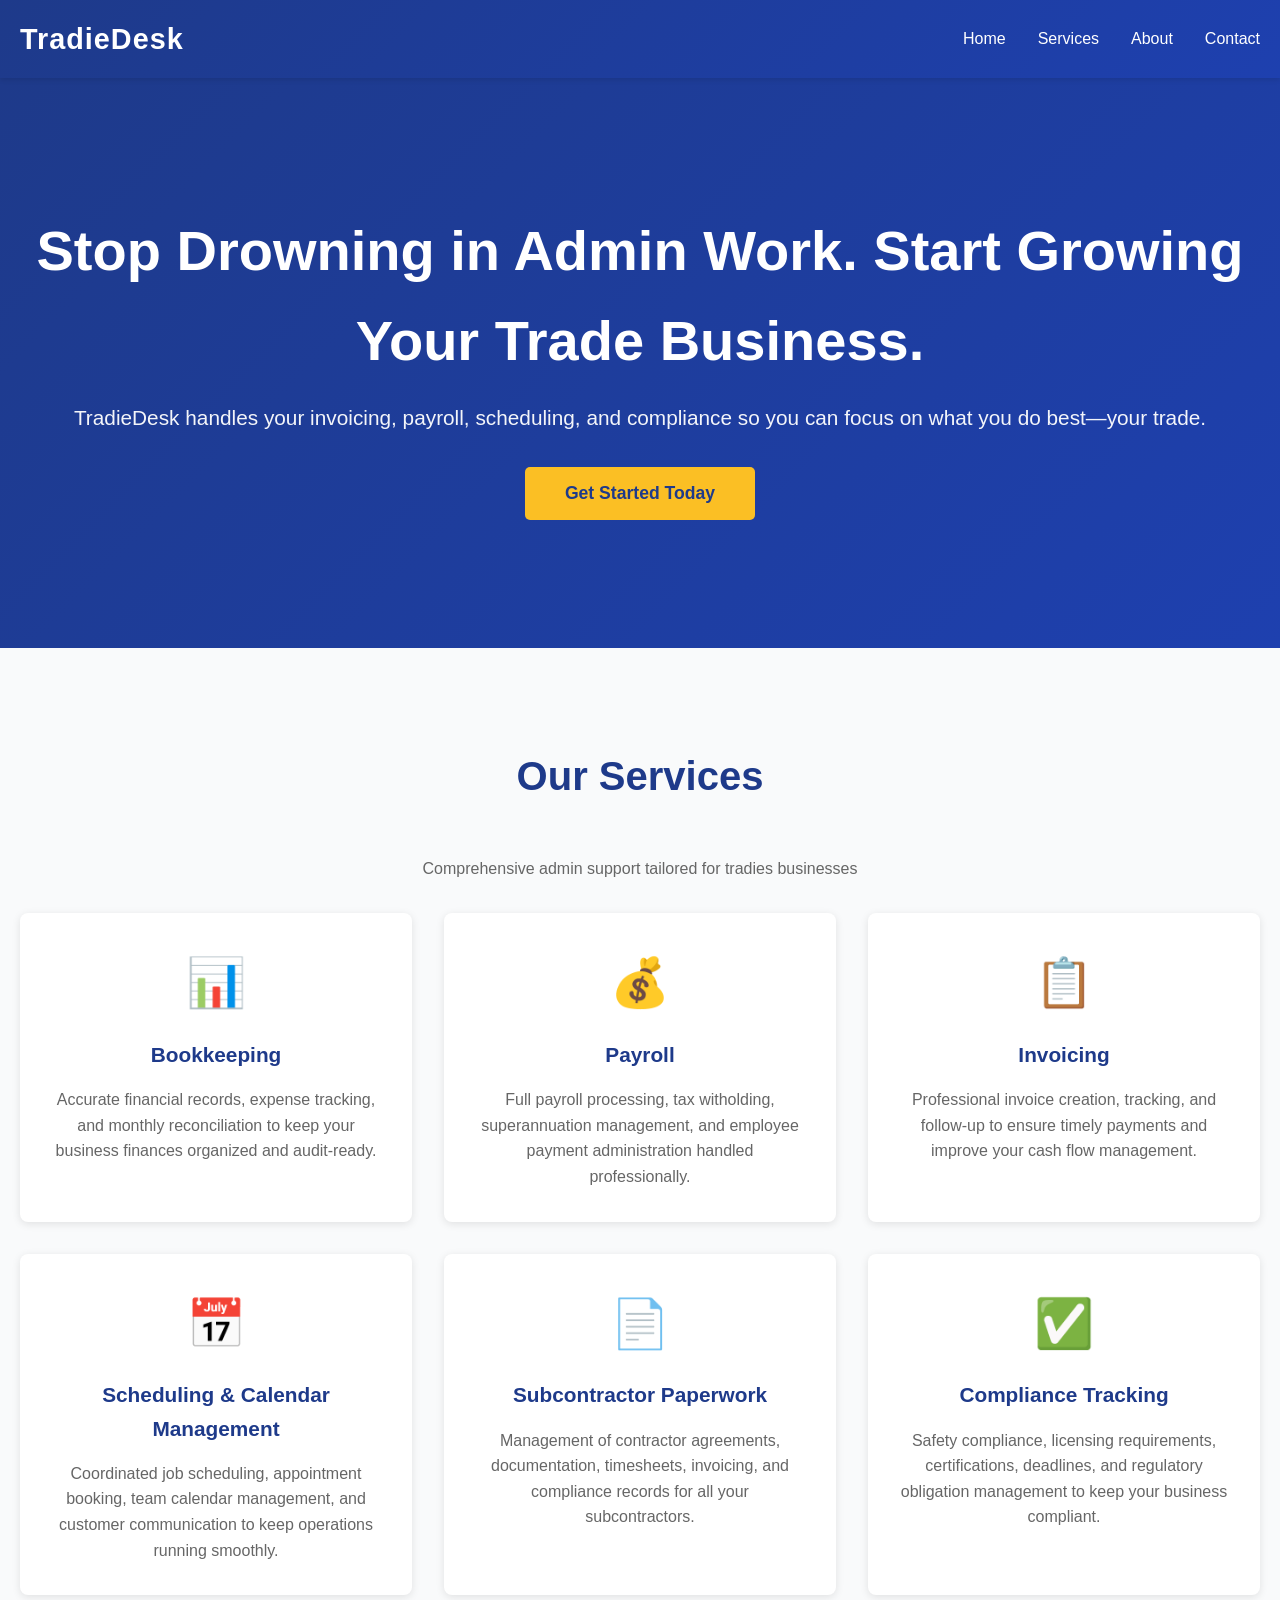
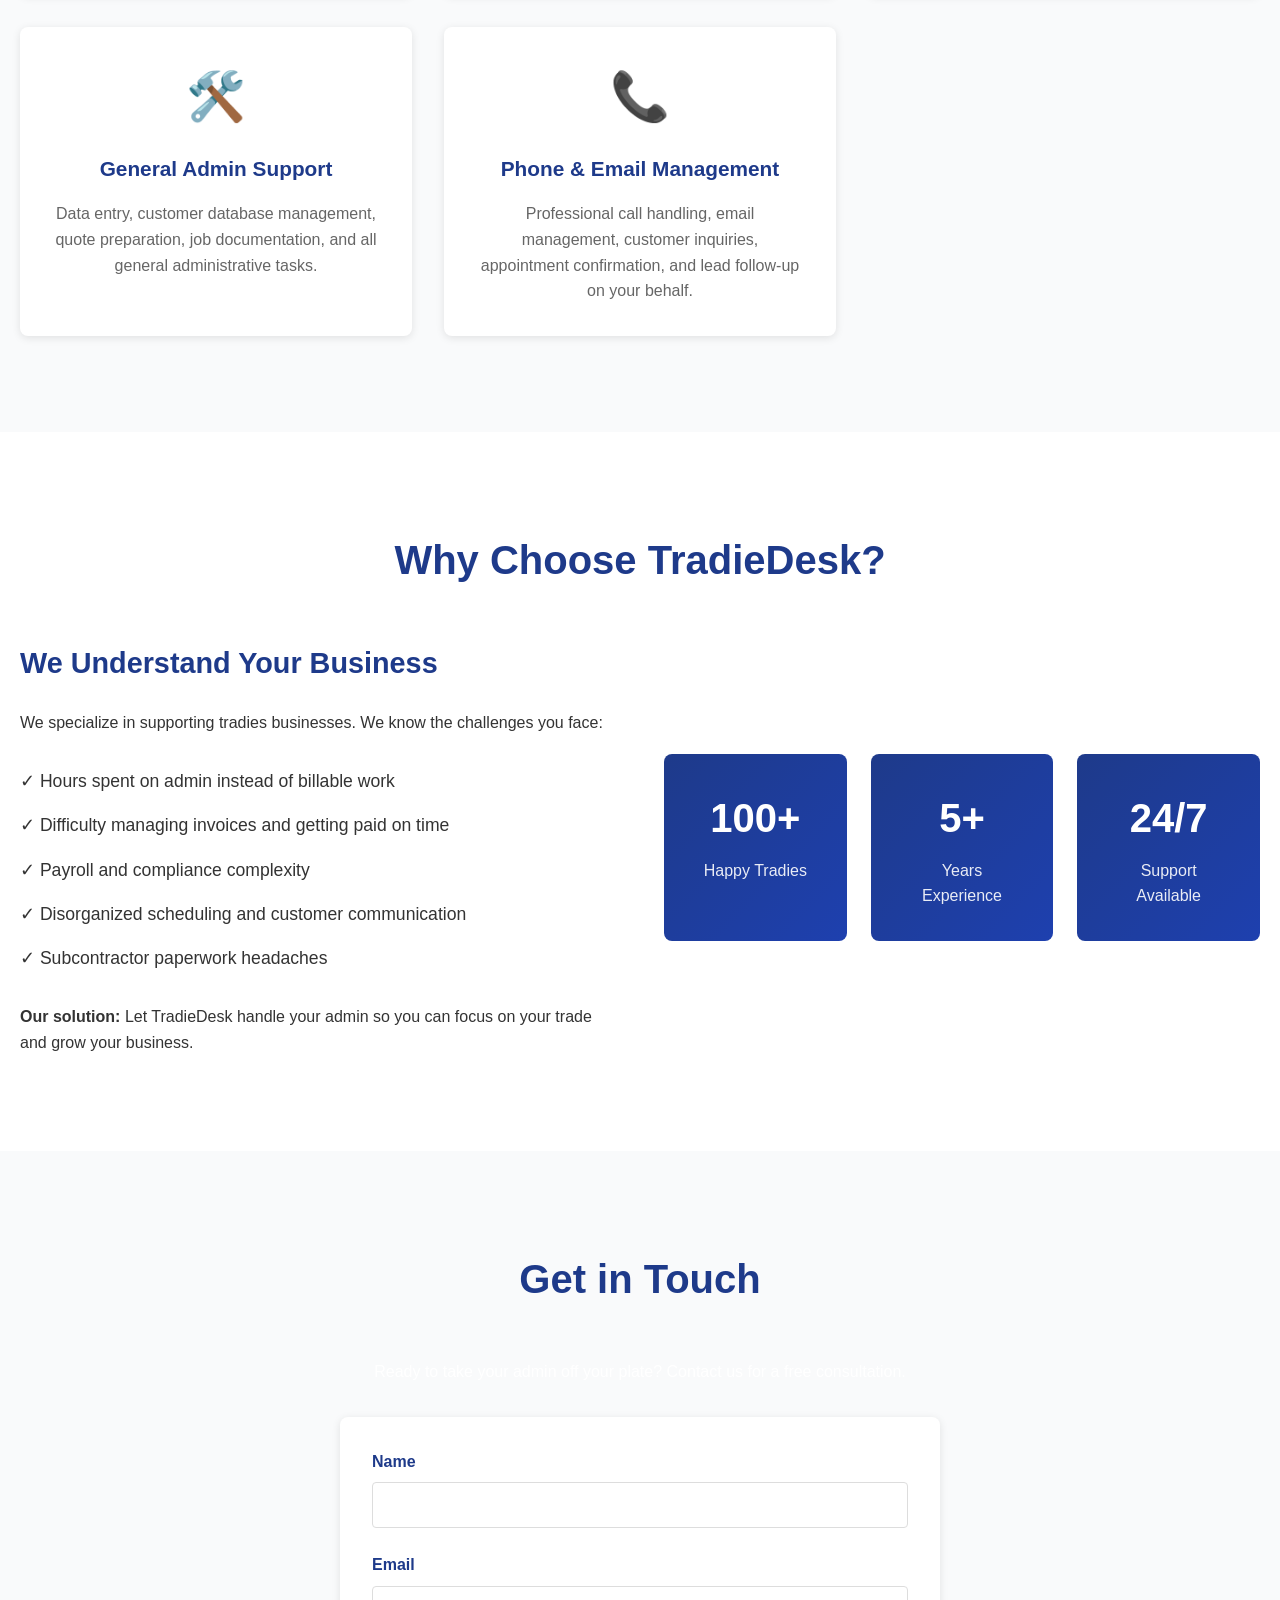
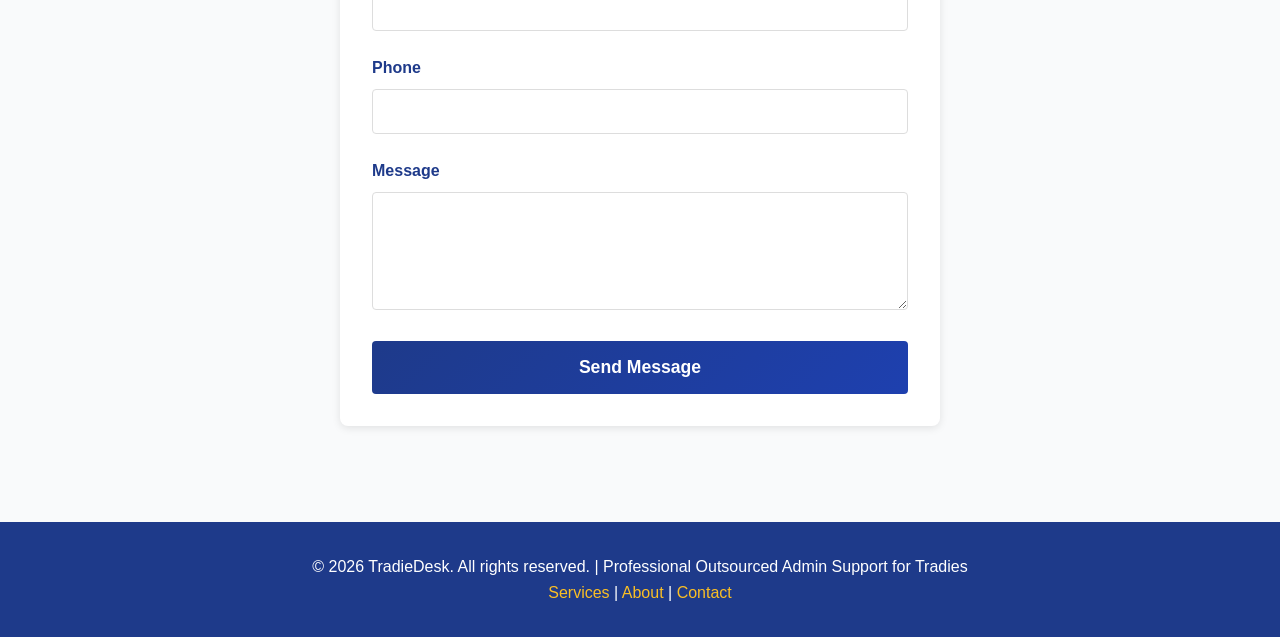
==== index.html @ 3af37168 "Update homepage with TradieDesk branding and new service offerings" ====
<!DOCTYPE html>
<html lang="en">
<head>
    <meta charset="UTF-8">
    <meta name="viewport" content="width=device-width, initial-scale=1.0">
    <title>TradieDesk - Professional Outsourced Admin Support for Tradies</title>
    <link rel="stylesheet" href="css/styles.css">
    <link rel="stylesheet" href="css/responsive.css">
    <link rel="stylesheet" href="css/animations.css">
    <link rel="manifest" href="manifest.json">
</head>
<body>
    <!-- Navigation -->
    <nav class="navbar">
        <div class="container">
            <div class="logo">TradieDesk</div>
            <ul class="nav-links">
                <li><a href="#home">Home</a></li>
                <li><a href="#services">Services</a></li>
                <li><a href="pages/about.html">About</a></li>
                <li><a href="pages/contact.html">Contact</a></li>
            </ul>
        </div>
    </nav>

    <!-- Hero Section -->
    <section id="home" class="hero">
        <div class="container">
            <div class="hero-content">
                <h1>Stop Drowning in Admin Work. Start Growing Your Trade Business.</h1>
                <p>TradieDesk handles your invoicing, payroll, scheduling, and compliance so you can focus on what you do best—your trade.</p>
                <button class="cta-button" onclick="document.getElementById('contact').scrollIntoView({behavior: 'smooth'})">Get Started Today</button>
            </div>
        </div>
    </section>

    <!-- Services Section -->
    <section id="services" class="services">
        <div class="container">
            <h2>Our Services</h2>
            <p style="text-align: center; color: #666; margin-bottom: 2rem; font-size: 1rem;">
                Comprehensive admin support tailored for tradies businesses
            </p>
            <div class="services-grid">
                <div class="service-card">
                    <div class="service-icon">📊</div>
                    <h3>Bookkeeping</h3>
                    <p>Accurate financial records, expense tracking, and monthly reconciliation to keep your business finances organized and audit-ready.</p>
                </div>
                <div class="service-card">
                    <div class="service-icon">💰</div>
                    <h3>Payroll</h3>
                    <p>Full payroll processing, tax witholding, superannuation management, and employee payment administration handled professionally.</p>
                </div>
                <div class="service-card">
                    <div class="service-icon">📋</div>
                    <h3>Invoicing</h3>
                    <p>Professional invoice creation, tracking, and follow-up to ensure timely payments and improve your cash flow management.</p>
                </div>
                <div class="service-card">
                    <div class="service-icon">📅</div>
                    <h3>Scheduling & Calendar Management</h3>
                    <p>Coordinated job scheduling, appointment booking, team calendar management, and customer communication to keep operations running smoothly.</p>
                </div>
                <div class="service-card">
                    <div class="service-icon">📄</div>
                    <h3>Subcontractor Paperwork</h3>
                    <p>Management of contractor agreements, documentation, timesheets, invoicing, and compliance records for all your subcontractors.</p>
                </div>
                <div class="service-card">
                    <div class="service-icon">✅</div>
                    <h3>Compliance Tracking</h3>
                    <p>Safety compliance, licensing requirements, certifications, deadlines, and regulatory obligation management to keep your business compliant.</p>
                </div>
                <div class="service-card">
                    <div class="service-icon">🛠️</div>
                    <h3>General Admin Support</h3>
                    <p>Data entry, customer database management, quote preparation, job documentation, and all general administrative tasks.</p>
                </div>
                <div class="service-card">
                    <div class="service-icon">📞</div>
                    <h3>Phone & Email Management</h3>
                    <p>Professional call handling, email management, customer inquiries, appointment confirmation, and lead follow-up on your behalf.</p>
                </div>
            </div>
        </div>
    </section>

    <!-- About Section -->
    <section id="about" class="about">
        <div class="container">
            <h2>Why Choose TradieDesk?</h2>
            <div class="about-content">
                <div class="about-text">
                    <h3>We Understand Your Business</h3>
                    <p>We specialize in supporting tradies businesses. We know the challenges you face:</p>
                    <ul>
                        <li>✓ Hours spent on admin instead of billable work</li>
                        <li>✓ Difficulty managing invoices and getting paid on time</li>
                        <li>✓ Payroll and compliance complexity</li>
                        <li>✓ Disorganized scheduling and customer communication</li>
                        <li>✓ Subcontractor paperwork headaches</li>
                    </ul>
                    <p><strong>Our solution:</strong> Let TradieDesk handle your admin so you can focus on your trade and grow your business.</p>
                </div>
                <div class="about-stats">
                    <div class="stat">
                        <h4>100+</h4>
                        <p>Happy Tradies</p>
                    </div>
                    <div class="stat">
                        <h4>5+</h4>
                        <p>Years Experience</p>
                    </div>
                    <div class="stat">
                        <h4>24/7</h4>
                        <p>Support Available</p>
                    </div>
                </div>
            </div>
        </div>
    </section>

    <!-- Contact Section -->
    <section id="contact" class="contact">
        <div class="container">
            <h2>Get in Touch</h2>
            <p style="text-align: center; color: white; margin-bottom: 2rem;">
                Ready to take your admin off your plate? Contact us for a free consultation.
            </p>
            <form class="contact-form" onsubmit="handleSubmit(event)">
                <div class="form-group">
                    <label for="name">Name</label>
                    <input type="text" id="name" name="name" required>
                </div>
                <div class="form-group">
                    <label for="email">Email</label>
                    <input type="email" id="email" name="email" required>
                </div>
                <div class="form-group">
                    <label for="phone">Phone</label>
                    <input type="tel" id="phone" name="phone">
                </div>
                <div class="form-group">
                    <label for="message">Message</label>
                    <textarea id="message" name="message" rows="5" required></textarea>
                </div>
                <button type="submit" class="submit-button">Send Message</button>
            </form>
            <div id="form-message" class="form-message"></div>
        </div>
    </section>

    <!-- Footer -->
    <footer class="footer">
        <div class="container">
            <p>&copy; 2026 TradieDesk. All rights reserved. | Professional Outsourced Admin Support for Tradies</p>
            <div class="footer-links">
                <a href="pages/services.html">Services</a> | 
                <a href="pages/about.html">About</a> | 
                <a href="pages/contact.html">Contact</a>
            </div>
        </div>
    </footer>

    <script src="js/script.js"></script>
</body>
</html>
---- css/styles.css ----
* {
    margin: 0;
    padding: 0;
    box-sizing: border-box;
}

body {
    font-family: 'Segoe UI', Tahoma, Geneva, Verdana, sans-serif;
    line-height: 1.6;
    color: #333;
}

.container {
    max-width: 1200px;
    margin: 0 auto;
    padding: 0 20px;
}

/* Navigation */
.navbar {
    background: linear-gradient(135deg, #1e3a8a 0%, #1e40af 100%);
    color: white;
    padding: 1rem 0;
    position: sticky;
    top: 0;
    z-index: 100;
    box-shadow: 0 2px 5px rgba(0, 0, 0, 0.1);
}

.navbar .container {
    display: flex;
    justify-content: space-between;
    align-items: center;
}

.logo {
    font-size: 1.8rem;
    font-weight: bold;
    letter-spacing: 1px;
}

.nav-links {
    display: flex;
    list-style: none;
    gap: 2rem;
}

.nav-links a {
    color: white;
    text-decoration: none;
    transition: opacity 0.3s;
}

.nav-links a:hover {
    opacity: 0.8;
}

/* Hero Section */
.hero {
    background: linear-gradient(135deg, #1e3a8a 0%, #1e40af 100%);
    color: white;
    padding: 8rem 0;
    text-align: center;
}

.hero-content h1 {
    font-size: 3rem;
    margin-bottom: 1rem;
    font-weight: 700;
}

.hero-content p {
    font-size: 1.3rem;
    margin-bottom: 2rem;
    opacity: 0.95;
}

.cta-button {
    background: #fbbf24;
    color: #1e3a8a;
    border: none;
    padding: 1rem 2.5rem;
    font-size: 1.1rem;
    border-radius: 5px;
    cursor: pointer;
    font-weight: 600;
    transition: transform 0.3s, box-shadow 0.3s;
}

.cta-button:hover {
    transform: translateY(-2px);
    box-shadow: 0 10px 20px rgba(251, 191, 36, 0.3);
}

/* Services Section */
.services {
    padding: 6rem 0;
    background: #f9fafb;
}

.services h2 {
    text-align: center;
    font-size: 2.5rem;
    margin-bottom: 3rem;
    color: #1e3a8a;
}

.services-grid {
    display: grid;
    grid-template-columns: repeat(auto-fit, minmax(300px, 1fr));
    gap: 2rem;
}

.service-card {
    background: white;
    padding: 2rem;
    border-radius: 8px;
    box-shadow: 0 2px 8px rgba(0, 0, 0, 0.1);
    text-align: center;
    transition: transform 0.3s, box-shadow 0.3s;
}

.service-card:hover {
    transform: translateY(-5px);
    box-shadow: 0 8px 16px rgba(0, 0, 0, 0.15);
}

.service-icon {
    font-size: 3rem;
    margin-bottom: 1rem;
}

.service-card h3 {
    color: #1e3a8a;
    margin-bottom: 1rem;
    font-size: 1.3rem;
}

.service-card p {
    color: #666;
    line-height: 1.6;
}

/* About Section */
.about {
    padding: 6rem 0;
}

.about h2 {
    text-align: center;
    font-size: 2.5rem;
    margin-bottom: 3rem;
    color: #1e3a8a;
}

.about-content {
    display: grid;
    grid-template-columns: 1fr 1fr;
    gap: 3rem;
    align-items: center;
}

.about-text h3 {
    color: #1e3a8a;
    font-size: 1.8rem;
    margin-bottom: 1.5rem;
}

.about-text ul {
    list-style: none;
    margin: 1.5rem 0;
}

.about-text li {
    padding: 0.5rem 0;
    font-size: 1.1rem;
    color: #333;
}

.about-stats {
    display: grid;
    grid-template-columns: repeat(3, 1fr);
    gap: 1.5rem;
}

.stat {
    background: linear-gradient(135deg, #1e3a8a 0%, #1e40af 100%);
    color: white;
    padding: 2rem;
    border-radius: 8px;
    text-align: center;
}

.stat h4 {
    font-size: 2.5rem;
    margin-bottom: 0.5rem;
}

.stat p {
    font-size: 1rem;
    opacity: 0.9;
}

/* Contact Section */
.contact {
    padding: 6rem 0;
    background: #f9fafb;
}

.contact h2 {
    text-align: center;
    font-size: 2.5rem;
    margin-bottom: 3rem;
    color: #1e3a8a;
}

.contact-form {
    max-width: 600px;
    margin: 0 auto;
    background: white;
    padding: 2rem;
    border-radius: 8px;
    box-shadow: 0 2px 8px rgba(0, 0, 0, 0.1);
}

.form-group {
    margin-bottom: 1.5rem;
}

.form-group label {
    display: block;
    margin-bottom: 0.5rem;
    color: #1e3a8a;
    font-weight: 600;
}

.form-group input,
.form-group textarea {
    width: 100%;
    padding: 0.8rem;
    border: 1px solid #ddd;
    border-radius: 4px;
    font-family: inherit;
    font-size: 1rem;
    transition: border-color 0.3s;
}

.form-group input:focus,
.form-group textarea:focus {
    outline: none;
    border-color: #1e3a8a;
    box-shadow: 0 0 5px rgba(30, 58, 138, 0.2);
}

.submit-button {
    width: 100%;
    background: linear-gradient(135deg, #1e3a8a 0%, #1e40af 100%);
    color: white;
    border: none;
    padding: 1rem;
    border-radius: 4px;
    font-size: 1.1rem;
    font-weight: 600;
    cursor: pointer;
    transition: transform 0.3s, box-shadow 0.3s;
}

.submit-button:hover {
    transform: translateY(-2px);
    box-shadow: 0 10px 20px rgba(30, 58, 138, 0.3);
}

.form-message {
    text-align: center;
    margin-top: 1rem;
    padding: 1rem;
    border-radius: 4px;
    font-weight: 600;
    display: none;
}

.form-message.success {
    background: #d1fae5;
    color: #065f46;
    display: block;
}

.form-message.error {
    background: #fee2e2;
    color: #991b1b;
    display: block;
}

/* Footer */
.footer {
    background: #1e3a8a;
    color: white;
    text-align: center;
    padding: 2rem 0;
}

.footer a {
    color: #fbbf24;
    text-decoration: none;
}

.footer a:hover {
    text-decoration: underline;
}

/* Responsive Design */
@media (max-width: 768px) {
    .nav-links {
        gap: 1rem;
        font-size: 0.9rem;
    }

    .hero-content h1 {
        font-size: 2rem;
    }

    .hero-content p {
        font-size: 1rem;
    }

    .services h2,
    .about h2,
    .contact h2 {
        font-size: 2rem;
    }

    .about-content {
        grid-template-columns: 1fr;
    }

    .about-stats {
        grid-template-columns: 1fr;
    }

    .hero {
        padding: 4rem 0;
    }

    .services,
    .about,
    .contact {
        padding: 4rem 0;
    }
}
---- css/responsive.css ----
/* Responsive Design Breakpoints */

/* Tablets */
@media (max-width: 768px) {
    .navbar .container {
        flex-direction: column;
        gap: 1rem;
    }

    .nav-links {
        gap: 1rem;
        font-size: 0.9rem;
    }

    .hero-content h1 {
        font-size: 2rem;
    }

    .hero-content p {
        font-size: 1rem;
    }

    .services h2,
    .about h2,
    .contact h2 {
        font-size: 2rem;
    }

    .about-content {
        grid-template-columns: 1fr;
    }

    .about-stats {
        grid-template-columns: 1fr;
    }

    .hero {
        padding: 4rem 0;
    }

    .services,
    .about,
    .contact {
        padding: 4rem 0;
    }

    .services-grid {
        grid-template-columns: 1fr;
    }

    .contact-form {
        padding: 1.5rem;
    }
}

/* Mobile Devices */
@media (max-width: 480px) {
    body {
        font-size: 14px;
    }

    .container {
        padding: 0 15px;
    }

    .navbar {
        padding: 0.5rem 0;
    }

    .logo {
        font-size: 1.3rem;
    }

    .nav-links {
        flex-wrap: wrap;
        gap: 0.5rem;
    }

    .nav-links a {
        font-size: 0.8rem;
    }

    .hero {
        padding: 3rem 0;
    }

    .hero-content h1 {
        font-size: 1.5rem;
        margin-bottom: 0.5rem;
    }

    .hero-content p {
        font-size: 0.9rem;
        margin-bottom: 1rem;
    }

    .cta-button {
        padding: 0.75rem 1.5rem;
        font-size: 0.9rem;
    }

    .services h2,
    .about h2,
    .contact h2 {
        font-size: 1.5rem;
    }

    .service-card {
        padding: 1.5rem;
    }

    .service-icon {
        font-size: 2.5rem;
    }

    .service-card h3 {
        font-size: 1.1rem;
    }

    .about-text h3 {
        font-size: 1.3rem;
    }

    .stat h4 {
        font-size: 2rem;
    }

    .stat p {
        font-size: 0.9rem;
    }

    .footer-links {
        flex-direction: column;
        gap: 0.5rem;
    }

    .form-group input,
    .form-group textarea {
        padding: 0.6rem;
        font-size: 0.9rem;
    }
}

/* Large Screens */
@media (min-width: 1200px) {
    .container {
        max-width: 1400px;
    }

    .hero-content h1 {
        font-size: 3.5rem;
    }

    .services-grid {
        grid-template-columns: repeat(3, 1fr);
    }
}
---- css/animations.css ----
/* Animations and Transitions */

@keyframes fadeIn {
    from {
        opacity: 0;
    }
    to {
        opacity: 1;
    }
}

@keyframes slideInDown {
    from {
        opacity: 0;
        transform: translateY(-20px);
    }
    to {
        opacity: 1;
        transform: translateY(0);
    }
}

@keyframes slideInUp {
    from {
        opacity: 0;
        transform: translateY(20px);
    }
    to {
        opacity: 1;
        transform: translateY(0);
    }
}

@keyframes slideInLeft {
    from {
        opacity: 0;
        transform: translateX(-20px);
    }
    to {
        opacity: 1;
        transform: translateX(0);
    }
}

@keyframes slideInRight {
    from {
        opacity: 0;
        transform: translateX(20px);
    }
    to {
        opacity: 1;
        transform: translateX(0);
    }
}

@keyframes pulse {
    0%, 100% {
        opacity: 1;
    }
    50% {
        opacity: 0.5;
    }
}

@keyframes bounce {
    0%, 100% {
        transform: translateY(0);
    }
    50% {
        transform: translateY(-10px);
    }
}

/* Apply animations */
.navbar {
    animation: slideInDown 0.5s ease-out;
}

.hero-content {
    animation: fadeIn 0.8s ease-out;
}

.service-card {
    animation: slideInUp 0.6s ease-out;
}

.stat {
    animation: slideInUp 0.6s ease-out;
}

.footer {
    animation: slideInUp 0.5s ease-out;
}

/* Smooth transitions */
a,
button,
.service-card,
.stat {
    transition: all 0.3s ease;
}

button:active {
    transform: scale(0.98);
}
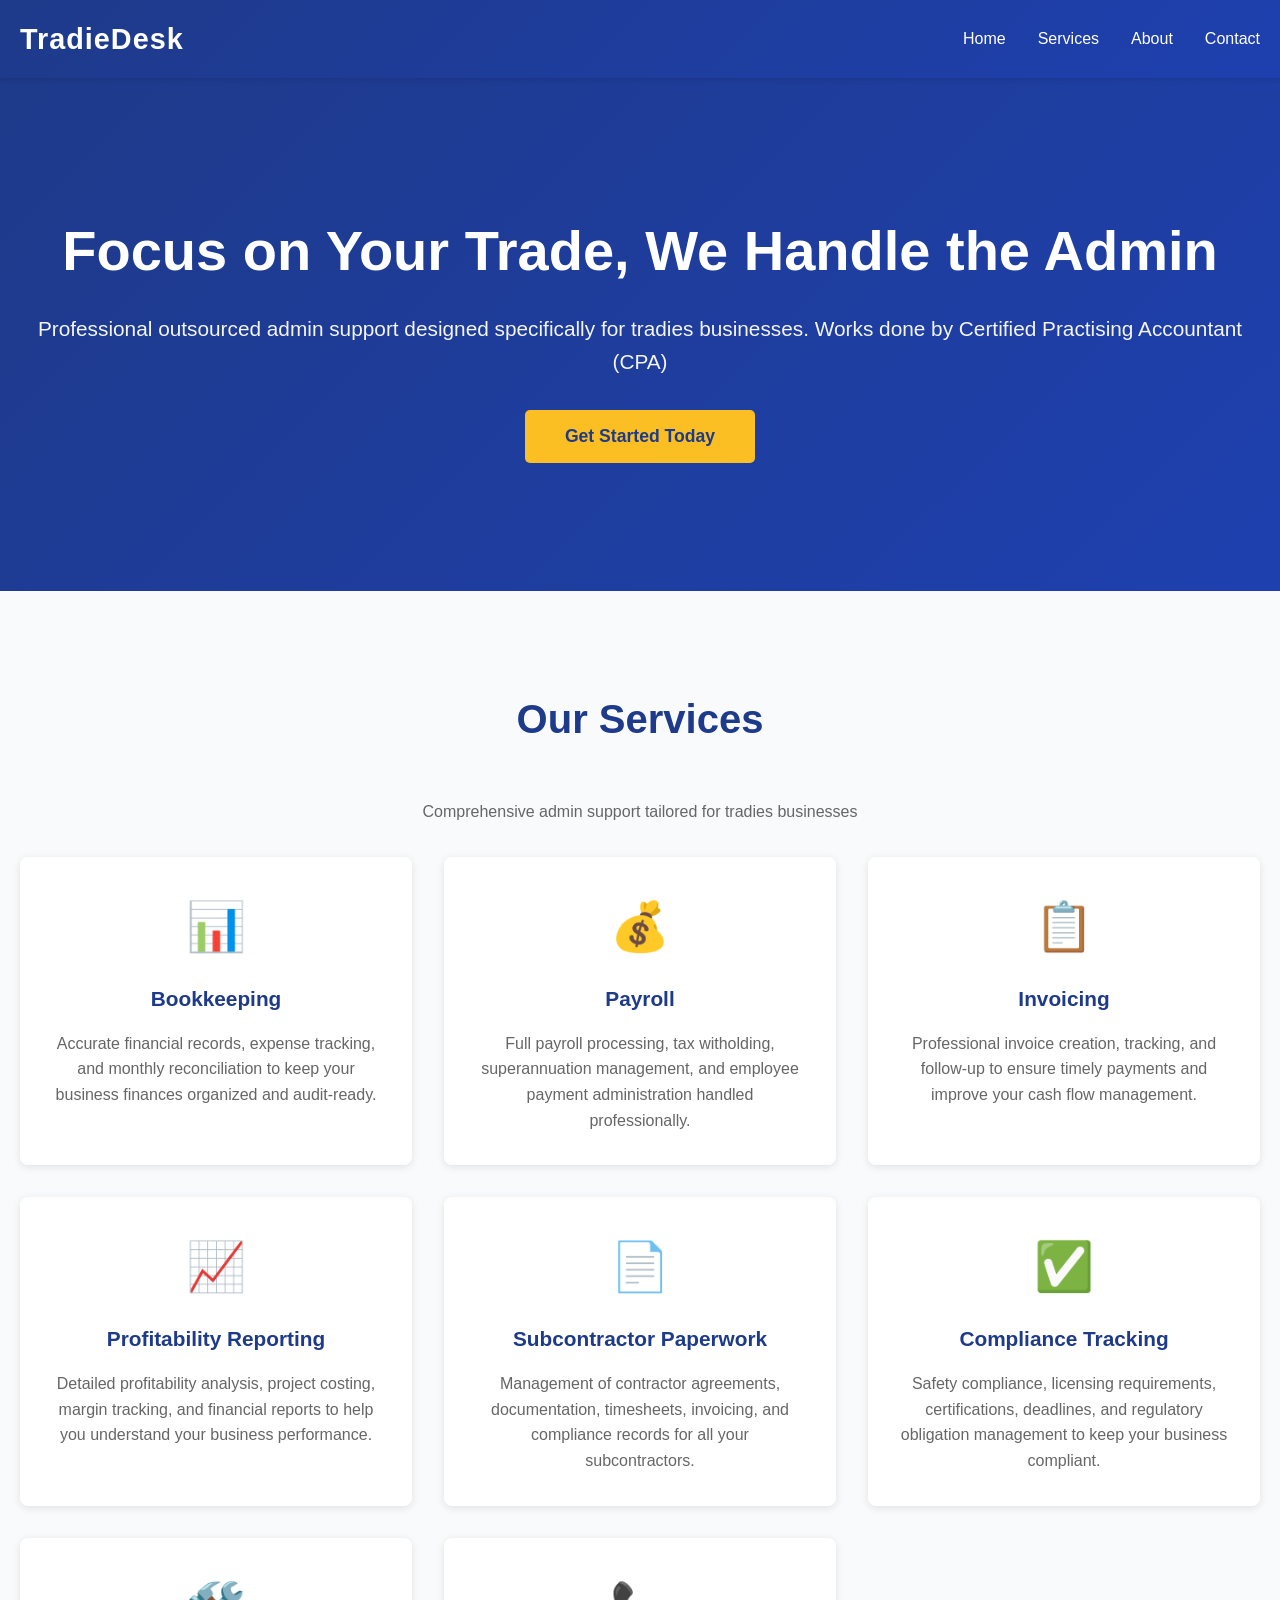
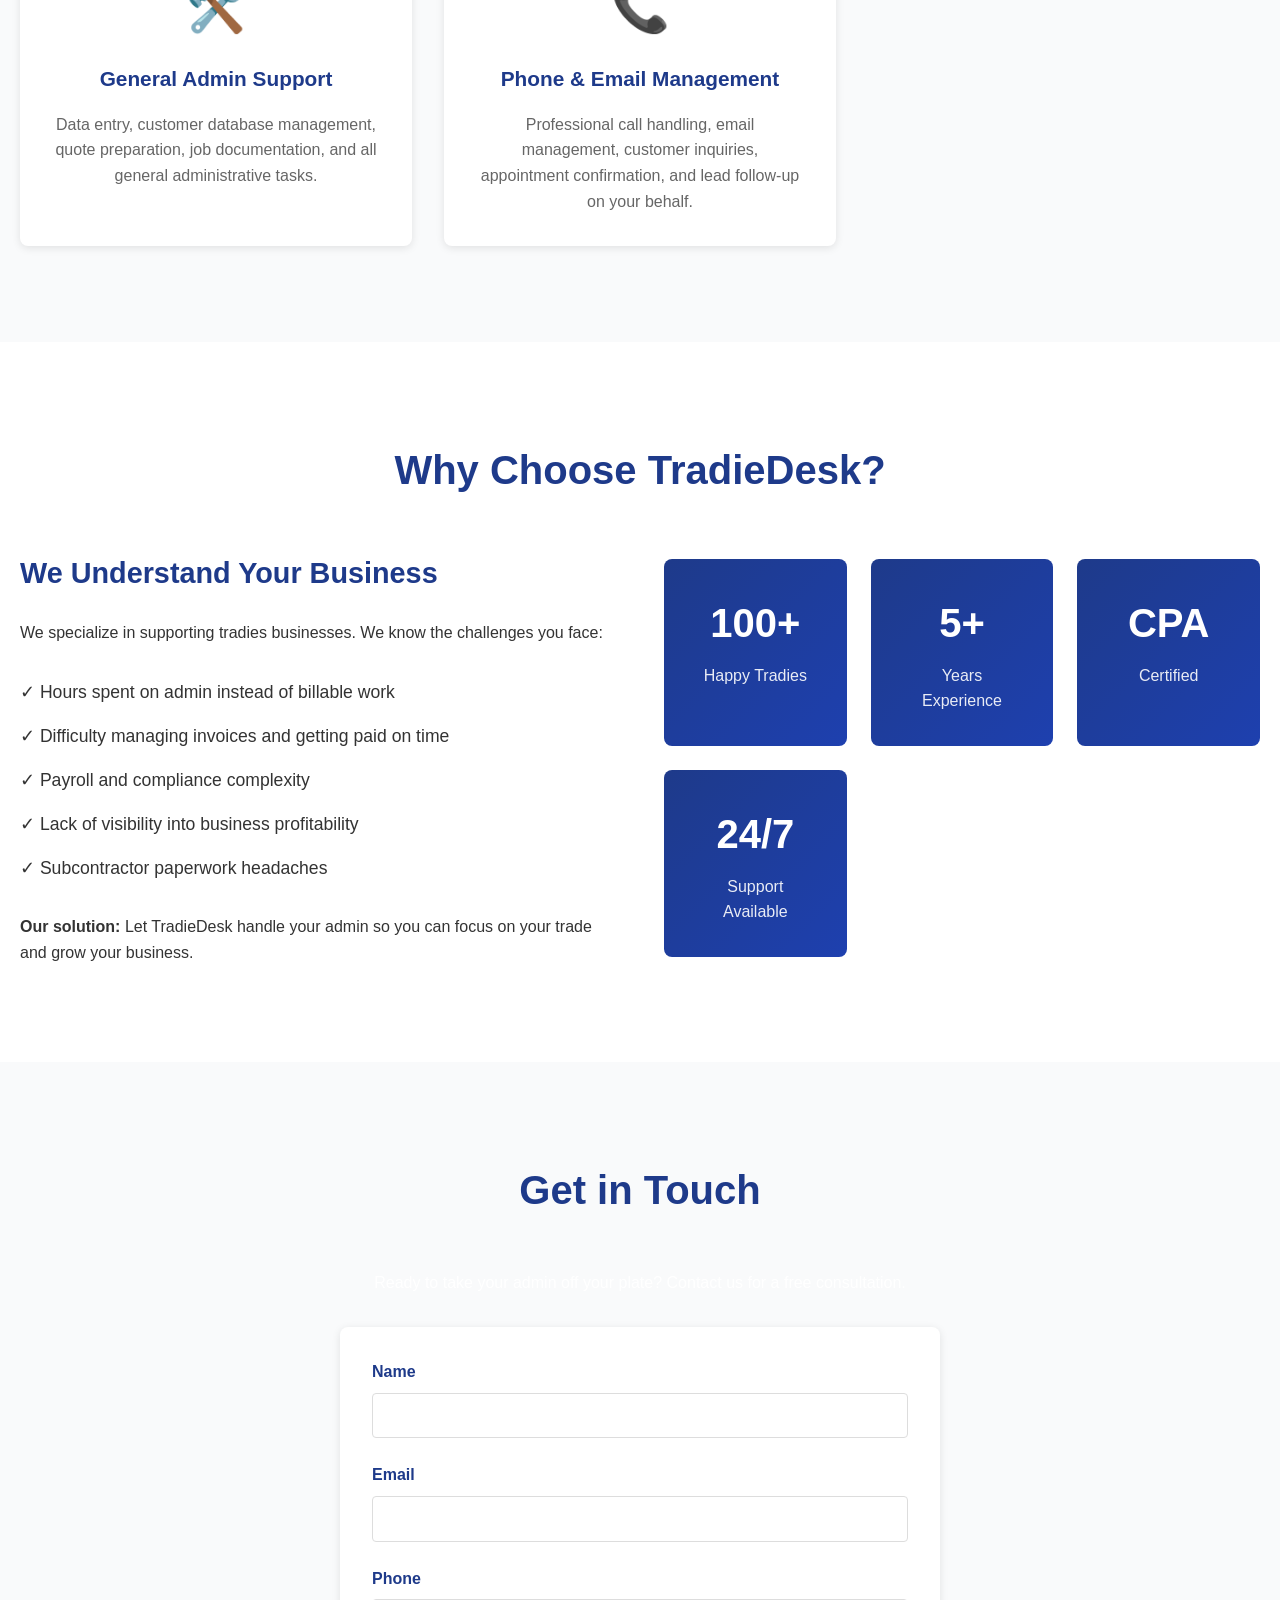
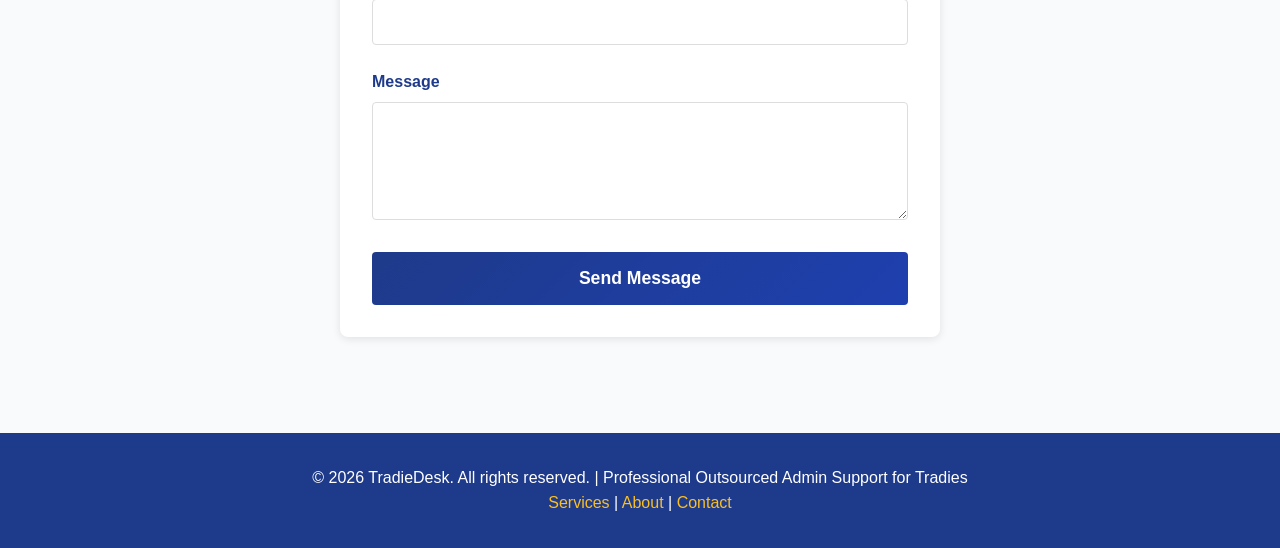
==== commit d3d6b465: "Remove Scheduling & Calendar Management, add Profitability Reporting service" ====
--- a/index.html
+++ b/index.html
@@ -27,8 +27,8 @@
     <section id="home" class="hero">
         <div class="container">
             <div class="hero-content">
-                <h1>Stop Drowning in Admin Work. Start Growing Your Trade Business.</h1>
-                <p>TradieDesk handles your invoicing, payroll, scheduling, and compliance so you can focus on what you do best—your trade.</p>
+                <h1>Focus on Your Trade, We Handle the Admin</h1>
+                <p>Professional outsourced admin support designed specifically for tradies businesses. Works done by Certified Practising Accountant (CPA)</p>
                 <button class="cta-button" onclick="document.getElementById('contact').scrollIntoView({behavior: 'smooth'})">Get Started Today</button>
             </div>
         </div>
@@ -58,9 +58,9 @@
                     <p>Professional invoice creation, tracking, and follow-up to ensure timely payments and improve your cash flow management.</p>
                 </div>
                 <div class="service-card">
-                    <div class="service-icon">📅</div>
-                    <h3>Scheduling & Calendar Management</h3>
-                    <p>Coordinated job scheduling, appointment booking, team calendar management, and customer communication to keep operations running smoothly.</p>
+                    <div class="service-icon">📈</div>
+                    <h3>Profitability Reporting</h3>
+                    <p>Detailed profitability analysis, project costing, margin tracking, and financial reports to help you understand your business performance.</p>
                 </div>
                 <div class="service-card">
                     <div class="service-icon">📄</div>
@@ -98,7 +98,7 @@
                         <li>✓ Hours spent on admin instead of billable work</li>
                         <li>✓ Difficulty managing invoices and getting paid on time</li>
                         <li>✓ Payroll and compliance complexity</li>
-                        <li>✓ Disorganized scheduling and customer communication</li>
+                        <li>✓ Lack of visibility into business profitability</li>
                         <li>✓ Subcontractor paperwork headaches</li>
                     </ul>
                     <p><strong>Our solution:</strong> Let TradieDesk handle your admin so you can focus on your trade and grow your business.</p>
@@ -111,6 +111,10 @@
                     <div class="stat">
                         <h4>5+</h4>
                         <p>Years Experience</p>
+                    </div>
+                    <div class="stat">
+                        <h4>CPA</h4>
+                        <p>Certified</p>
                     </div>
                     <div class="stat">
                         <h4>24/7</h4>
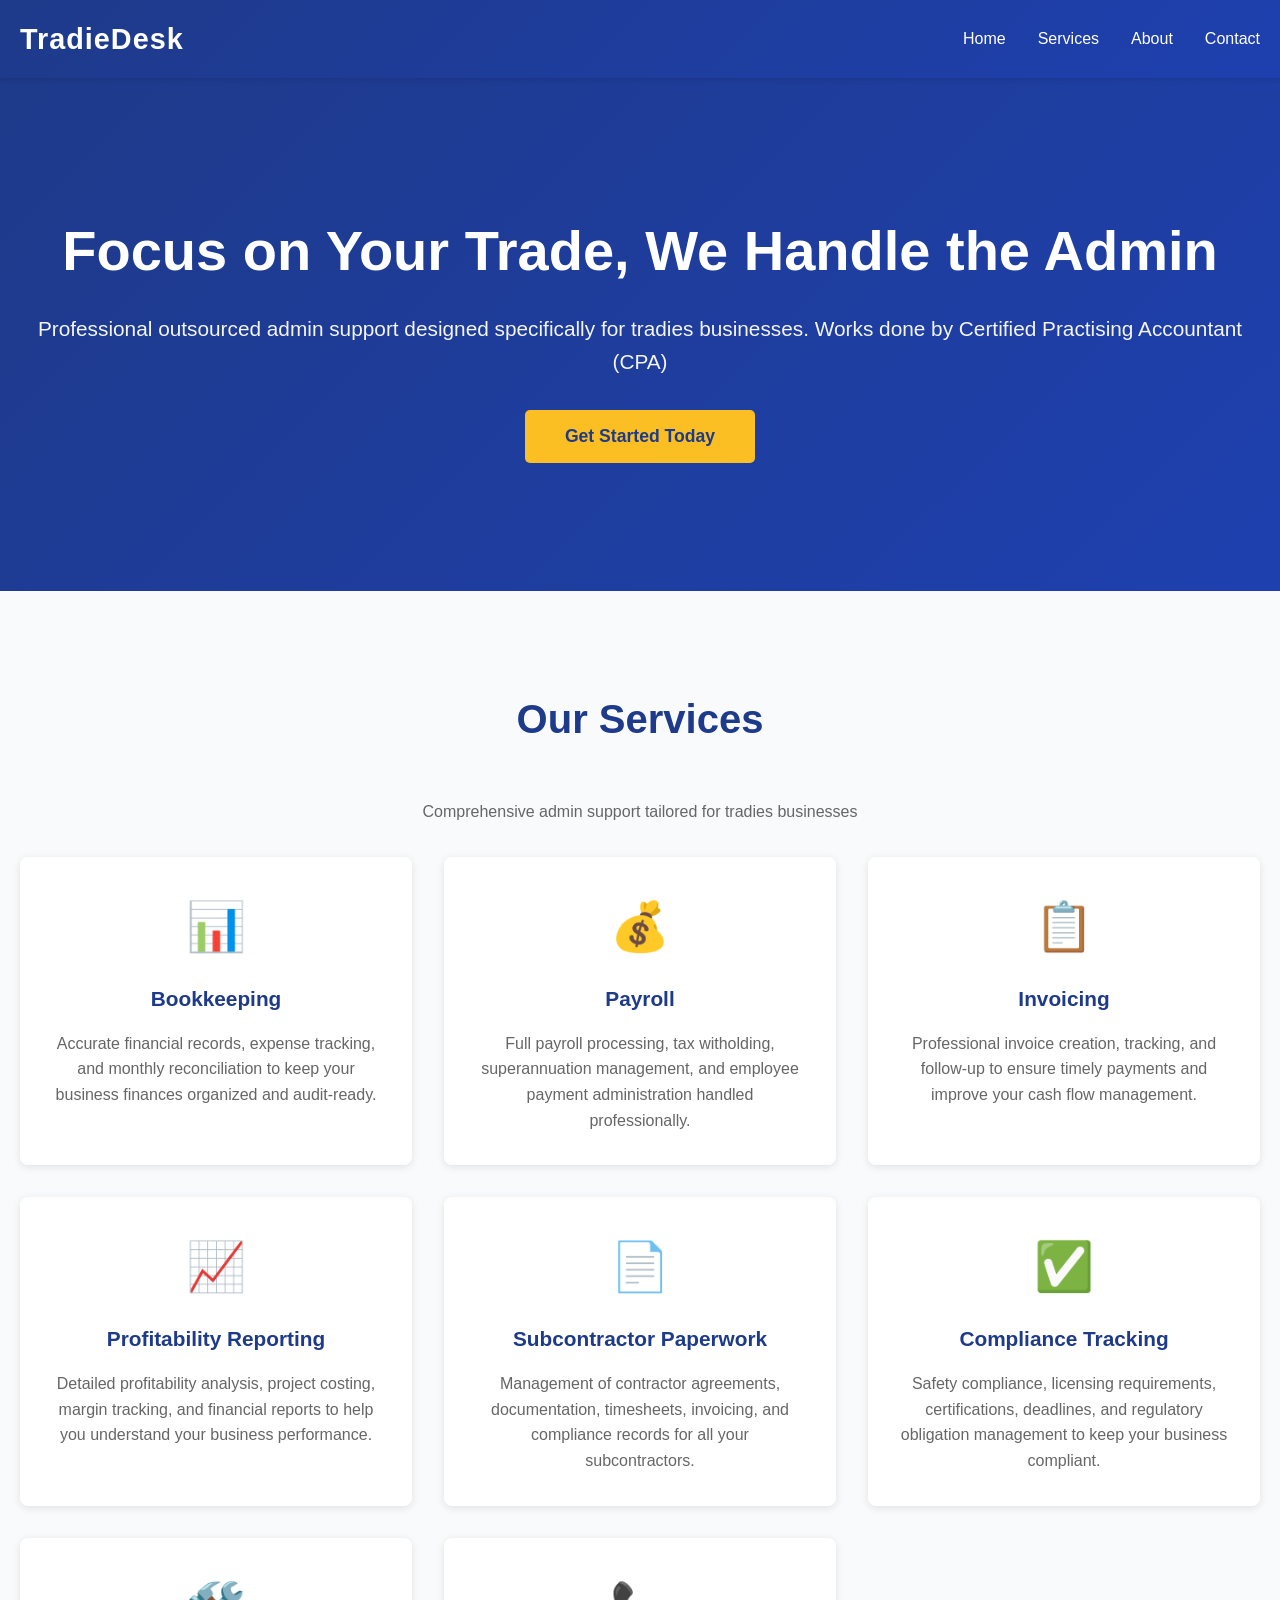
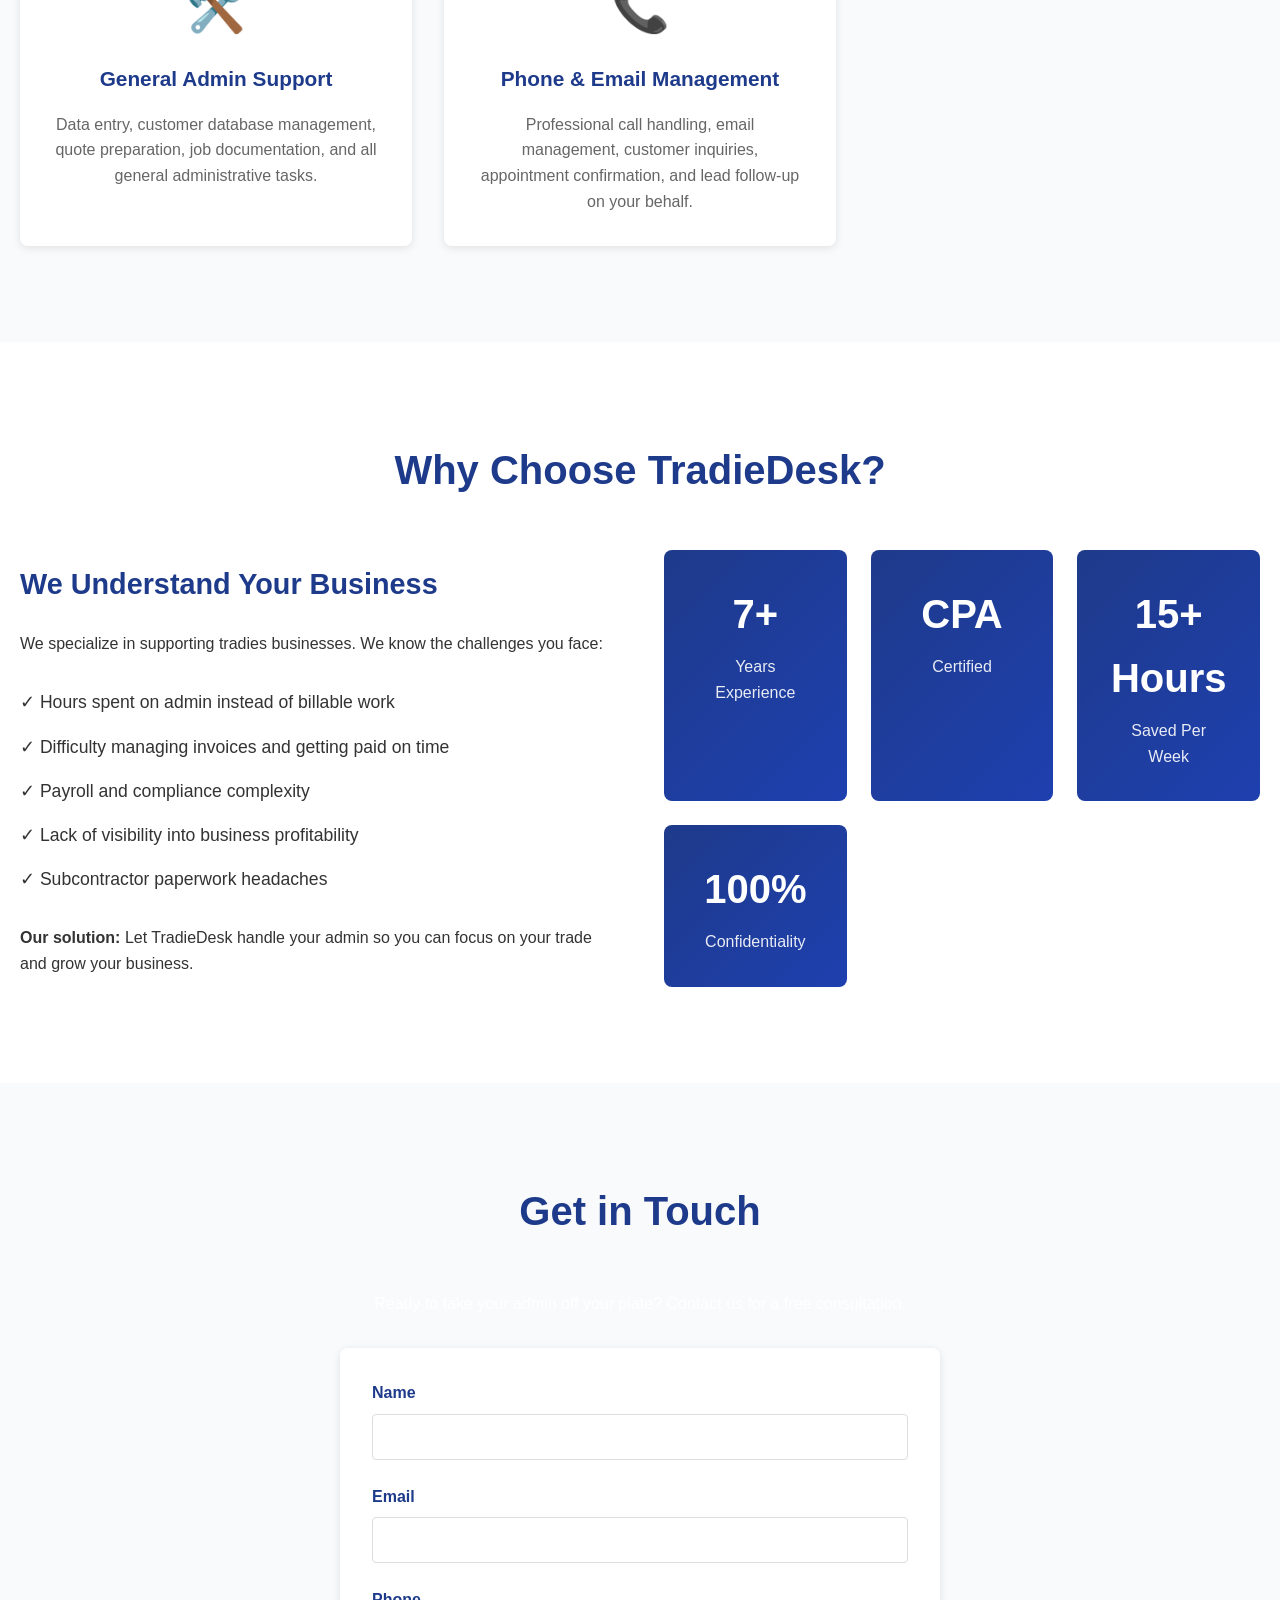
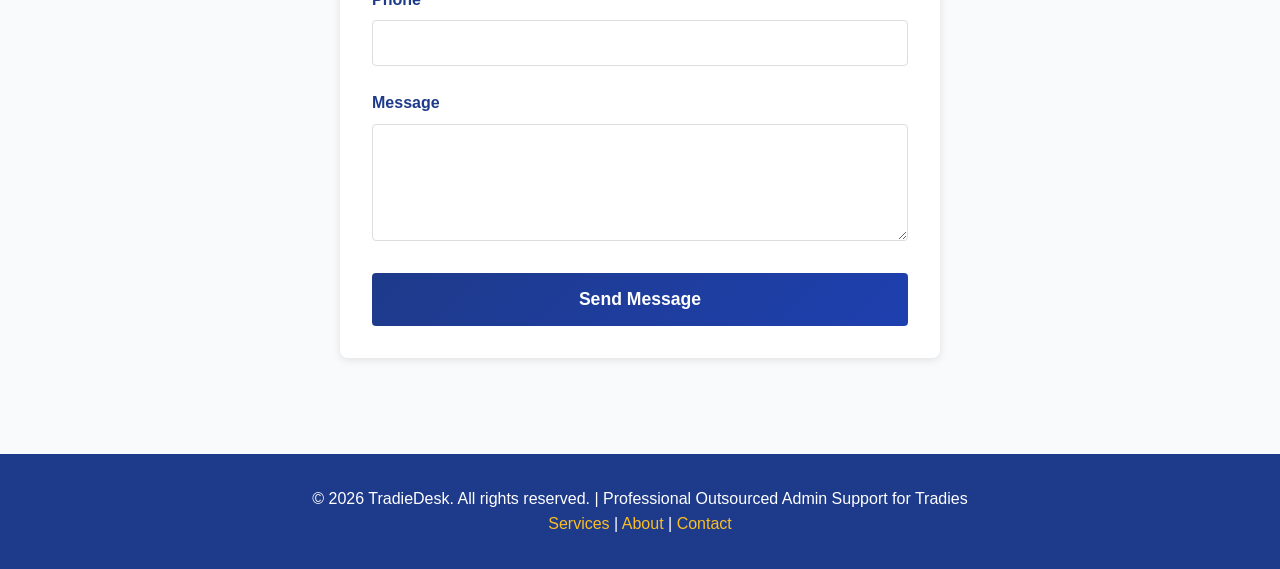
==== commit fa49523e: "Update Why Choose TradieDesk section with realistic stats for new business" ====
--- a/index.html
+++ b/index.html
@@ -105,11 +105,7 @@
                 </div>
                 <div class="about-stats">
                     <div class="stat">
-                        <h4>100+</h4>
-                        <p>Happy Tradies</p>
-                    </div>
-                    <div class="stat">
-                        <h4>5+</h4>
+                        <h4>7+</h4>
                         <p>Years Experience</p>
                     </div>
                     <div class="stat">
@@ -117,8 +113,12 @@
                         <p>Certified</p>
                     </div>
                     <div class="stat">
-                        <h4>24/7</h4>
-                        <p>Support Available</p>
+                        <h4>15+ Hours</h4>
+                        <p>Saved Per Week</p>
+                    </div>
+                    <div class="stat">
+                        <h4>100%</h4>
+                        <p>Confidentiality</p>
                     </div>
                 </div>
             </div>
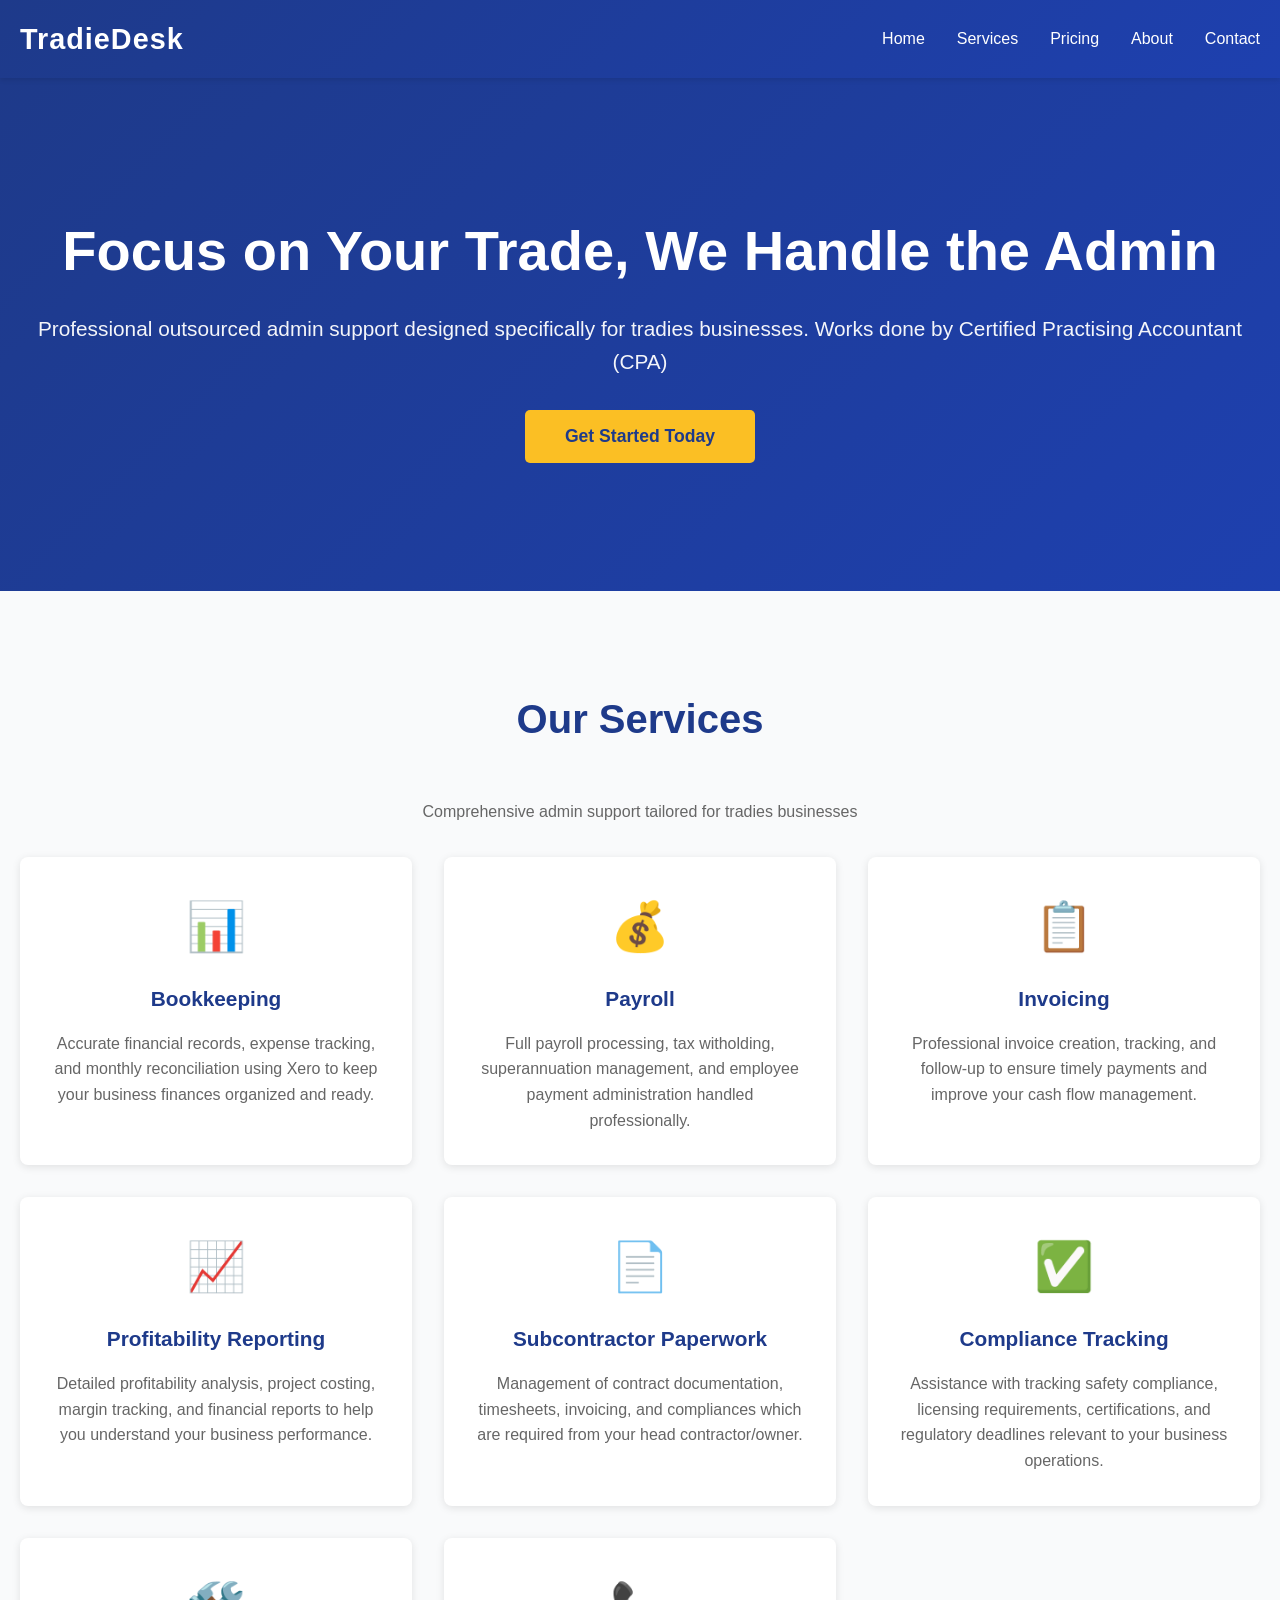
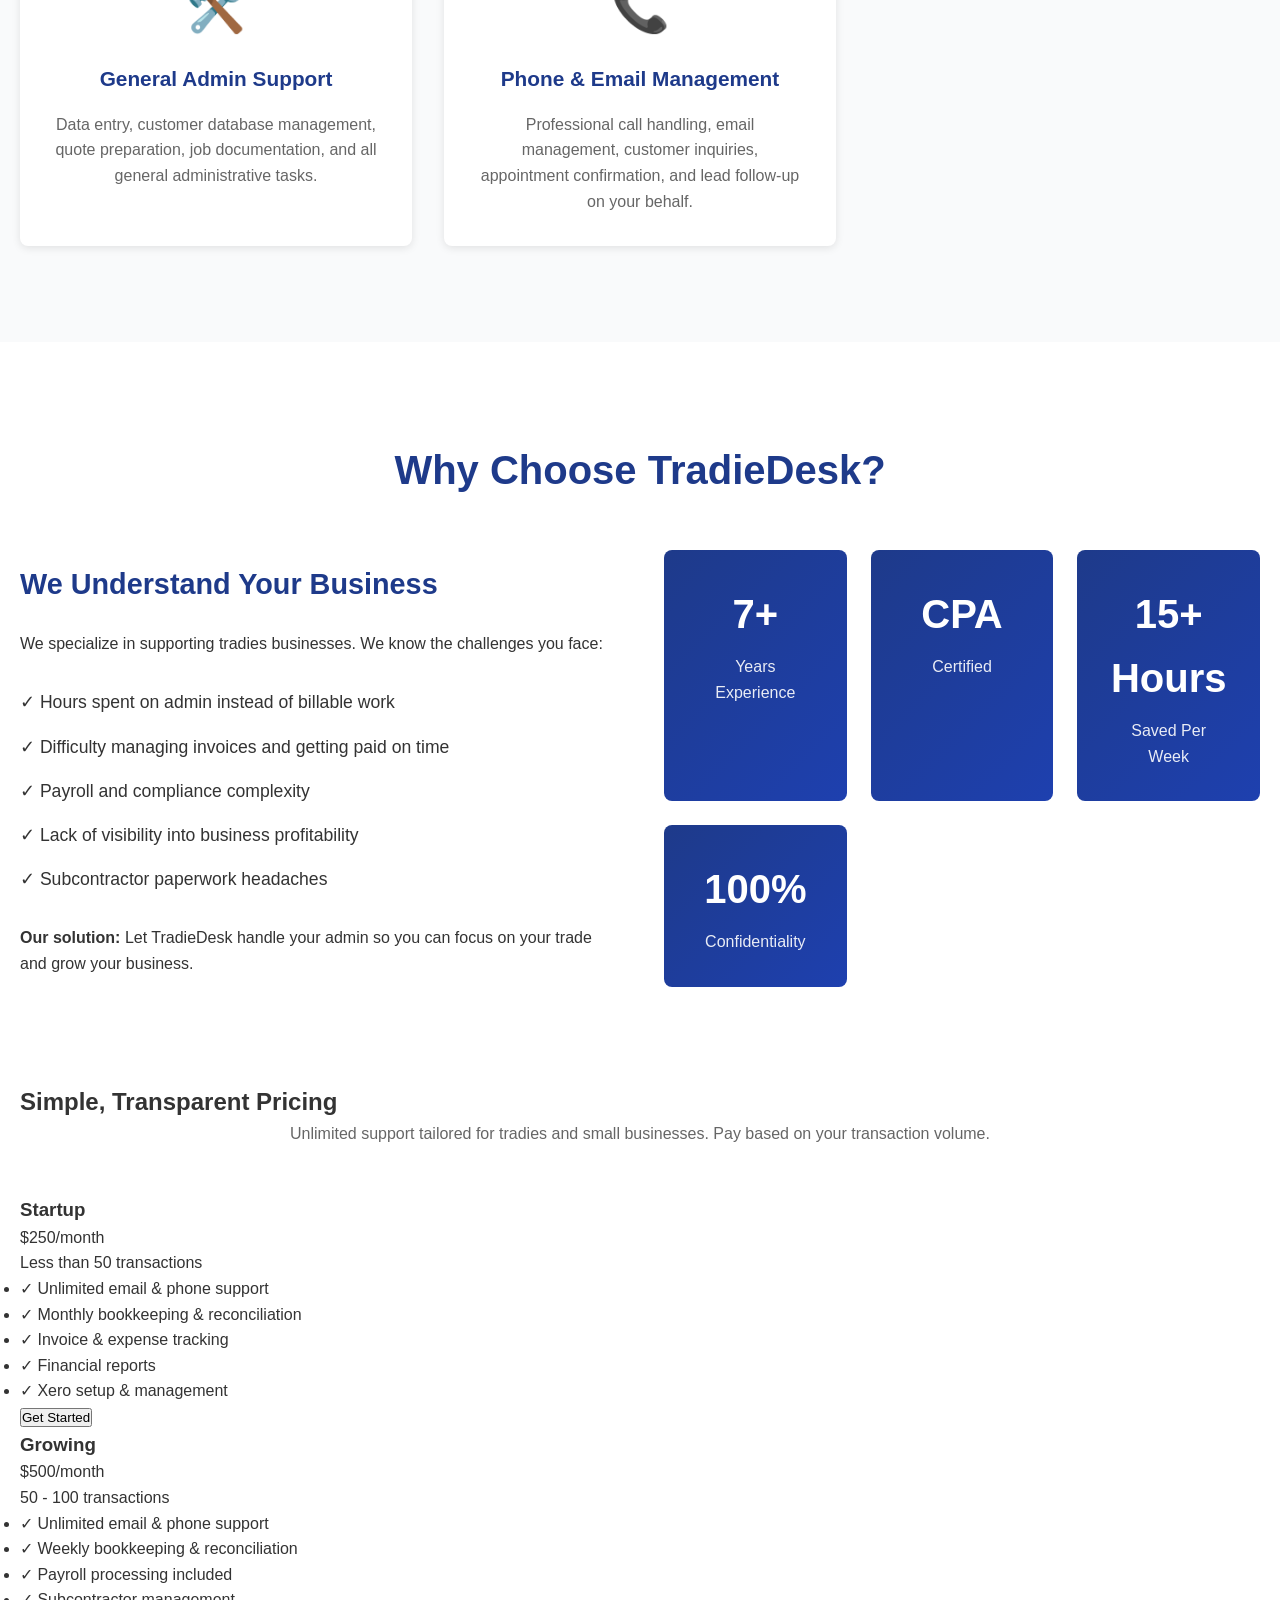
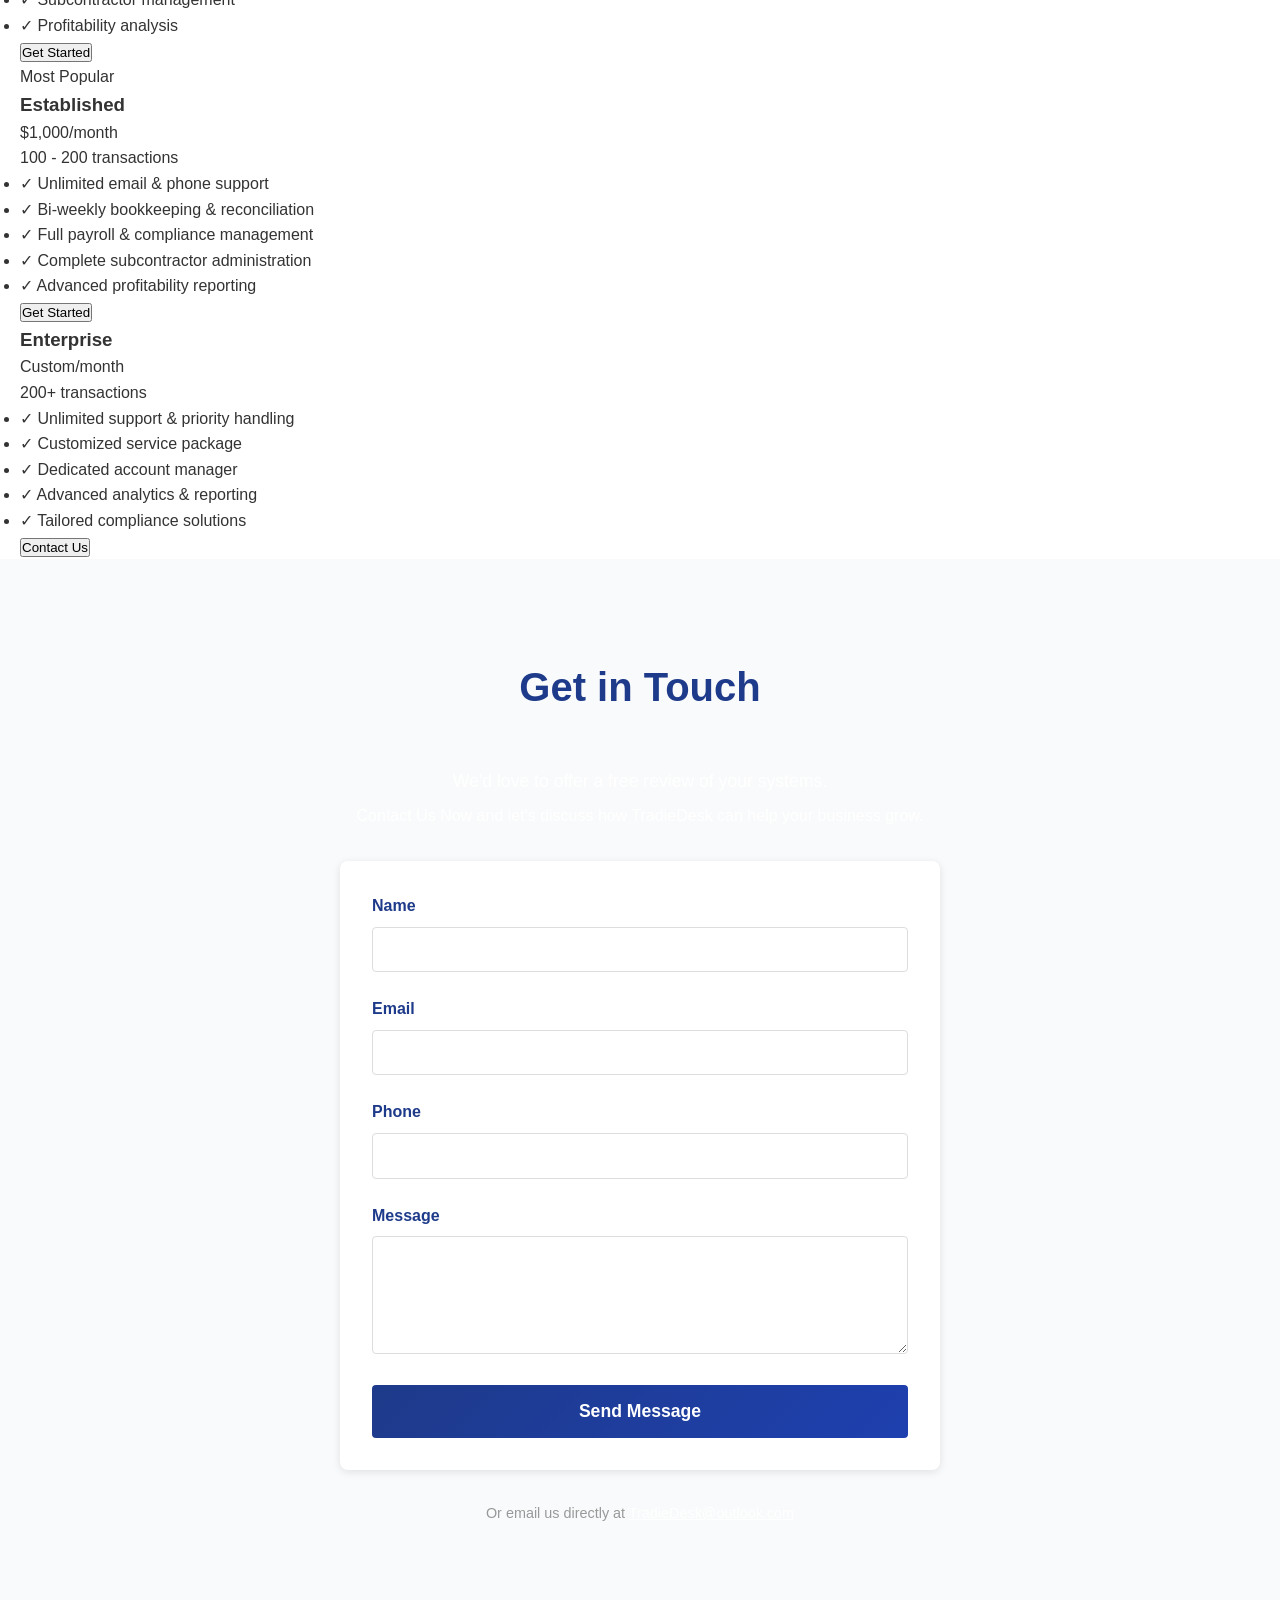
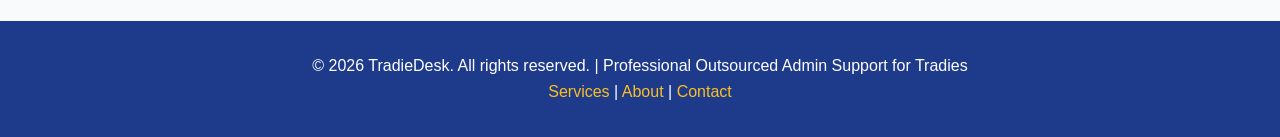
==== commit 87fa7ba8: "Add pricing section and update contact section with email and free review offer" ====
--- a/index.html
+++ b/index.html
@@ -17,6 +17,7 @@
             <ul class="nav-links">
                 <li><a href="#home">Home</a></li>
                 <li><a href="#services">Services</a></li>
+                <li><a href="#pricing">Pricing</a></li>
                 <li><a href="pages/about.html">About</a></li>
                 <li><a href="pages/contact.html">Contact</a></li>
             </ul>
@@ -45,7 +46,7 @@
                 <div class="service-card">
                     <div class="service-icon">📊</div>
                     <h3>Bookkeeping</h3>
-                    <p>Accurate financial records, expense tracking, and monthly reconciliation to keep your business finances organized and audit-ready.</p>
+                    <p>Accurate financial records, expense tracking, and monthly reconciliation using Xero to keep your business finances organized and ready.</p>
                 </div>
                 <div class="service-card">
                     <div class="service-icon">💰</div>
@@ -65,12 +66,12 @@
                 <div class="service-card">
                     <div class="service-icon">📄</div>
                     <h3>Subcontractor Paperwork</h3>
-                    <p>Management of contractor agreements, documentation, timesheets, invoicing, and compliance records for all your subcontractors.</p>
+                    <p>Management of contract documentation, timesheets, invoicing, and compliances which are required from your head contractor/owner.</p>
                 </div>
                 <div class="service-card">
                     <div class="service-icon">✅</div>
                     <h3>Compliance Tracking</h3>
-                    <p>Safety compliance, licensing requirements, certifications, deadlines, and regulatory obligation management to keep your business compliant.</p>
+                    <p>Assistance with tracking safety compliance, licensing requirements, certifications, and regulatory deadlines relevant to your business operations.</p>
                 </div>
                 <div class="service-card">
                     <div class="service-icon">🛠️</div>
@@ -125,12 +126,80 @@
         </div>
     </section>
 
+    <!-- Pricing Section -->
+    <section id="pricing" class="pricing">
+        <div class="container">
+            <h2>Simple, Transparent Pricing</h2>
+            <p style="text-align: center; color: #666; margin-bottom: 3rem; font-size: 1rem;">
+                Unlimited support tailored for tradies and small businesses. Pay based on your transaction volume.
+            </p>
+            <div class="pricing-grid">
+                <div class="pricing-card">
+                    <h3>Startup</h3>
+                    <div class="price">$250<span>/month</span></div>
+                    <p class="pricing-subtitle">Less than 50 transactions</p>
+                    <ul class="pricing-features">
+                        <li>✓ Unlimited email & phone support</li>
+                        <li>✓ Monthly bookkeeping & reconciliation</li>
+                        <li>✓ Invoice & expense tracking</li>
+                        <li>✓ Financial reports</li>
+                        <li>✓ Xero setup & management</li>
+                    </ul>
+                    <button class="pricing-button" onclick="document.getElementById('contact').scrollIntoView({behavior: 'smooth'})">Get Started</button>
+                </div>
+                <div class="pricing-card">
+                    <h3>Growing</h3>
+                    <div class="price">$500<span>/month</span></div>
+                    <p class="pricing-subtitle">50 - 100 transactions</p>
+                    <ul class="pricing-features">
+                        <li>✓ Unlimited email & phone support</li>
+                        <li>✓ Weekly bookkeeping & reconciliation</li>
+                        <li>✓ Payroll processing included</li>
+                        <li>✓ Subcontractor management</li>
+                        <li>✓ Profitability analysis</li>
+                    </ul>
+                    <button class="pricing-button" onclick="document.getElementById('contact').scrollIntoView({behavior: 'smooth'})">Get Started</button>
+                </div>
+                <div class="pricing-card featured">
+                    <div class="featured-badge">Most Popular</div>
+                    <h3>Established</h3>
+                    <div class="price">$1,000<span>/month</span></div>
+                    <p class="pricing-subtitle">100 - 200 transactions</p>
+                    <ul class="pricing-features">
+                        <li>✓ Unlimited email & phone support</li>
+                        <li>✓ Bi-weekly bookkeeping & reconciliation</li>
+                        <li>✓ Full payroll & compliance management</li>
+                        <li>✓ Complete subcontractor administration</li>
+                        <li>✓ Advanced profitability reporting</li>
+                    </ul>
+                    <button class="pricing-button" onclick="document.getElementById('contact').scrollIntoView({behavior: 'smooth'})">Get Started</button>
+                </div>
+                <div class="pricing-card">
+                    <h3>Enterprise</h3>
+                    <div class="price">Custom<span>/month</span></div>
+                    <p class="pricing-subtitle">200+ transactions</p>
+                    <ul class="pricing-features">
+                        <li>✓ Unlimited support & priority handling</li>
+                        <li>✓ Customized service package</li>
+                        <li>✓ Dedicated account manager</li>
+                        <li>✓ Advanced analytics & reporting</li>
+                        <li>✓ Tailored compliance solutions</li>
+                    </ul>
+                    <button class="pricing-button" onclick="document.getElementById('contact').scrollIntoView({behavior: 'smooth'})">Contact Us</button>
+                </div>
+            </div>
+        </div>
+    </section>
+
     <!-- Contact Section -->
     <section id="contact" class="contact">
         <div class="container">
             <h2>Get in Touch</h2>
+            <p style="text-align: center; color: white; margin-bottom: 0.5rem; font-size: 1.1rem;">
+                We'd love to offer a free review of your systems.
+            </p>
             <p style="text-align: center; color: white; margin-bottom: 2rem;">
-                Ready to take your admin off your plate? Contact us for a free consultation.
+                Contact Us Now and let's discuss how TradieDesk can help your business grow.
             </p>
             <form class="contact-form" onsubmit="handleSubmit(event)">
                 <div class="form-group">
@@ -152,6 +221,9 @@
                 <button type="submit" class="submit-button">Send Message</button>
             </form>
             <div id="form-message" class="form-message"></div>
+            <p style="text-align: center; color: #999; margin-top: 2rem; font-size: 0.9rem;">
+                Or email us directly at <a href="mailto:TradieDesk@outlook.com" style="color: white; text-decoration: underline;">TradieDesk@outlook.com</a>
+            </p>
         </div>
     </section>
 
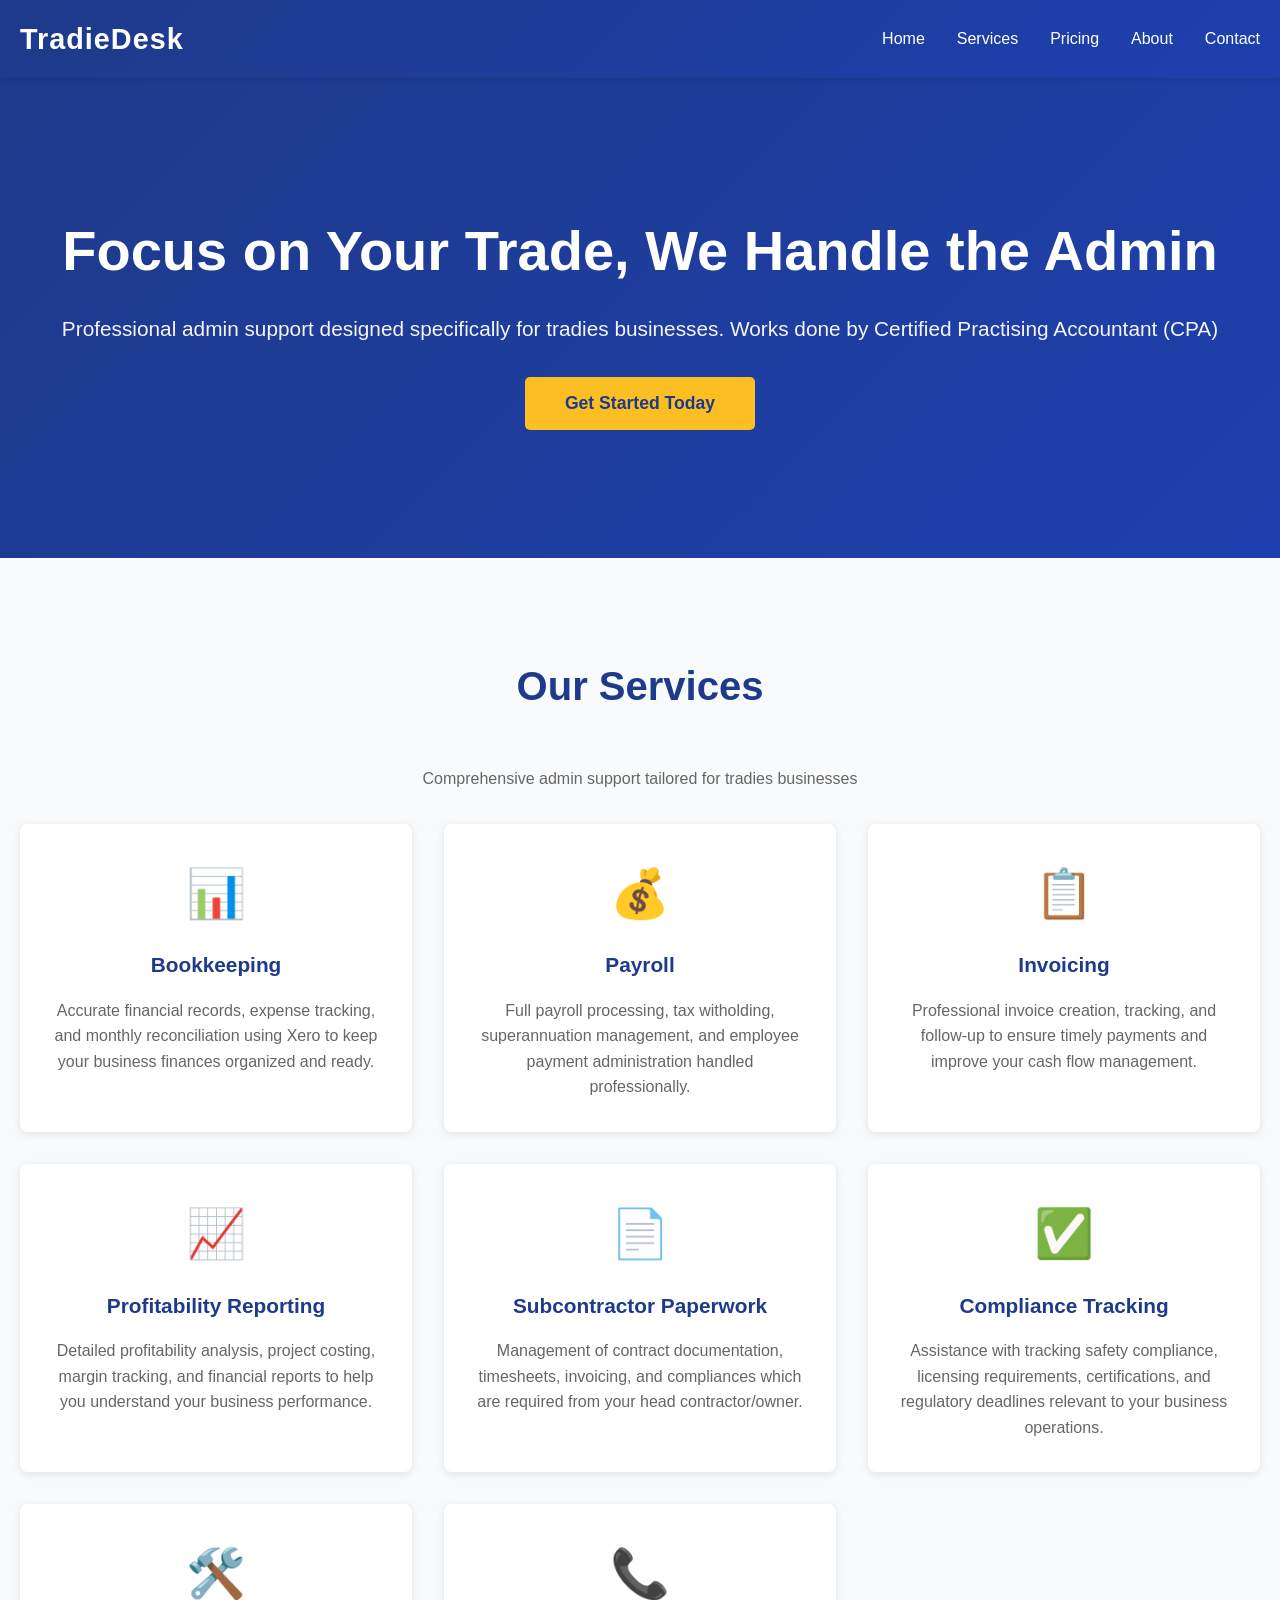
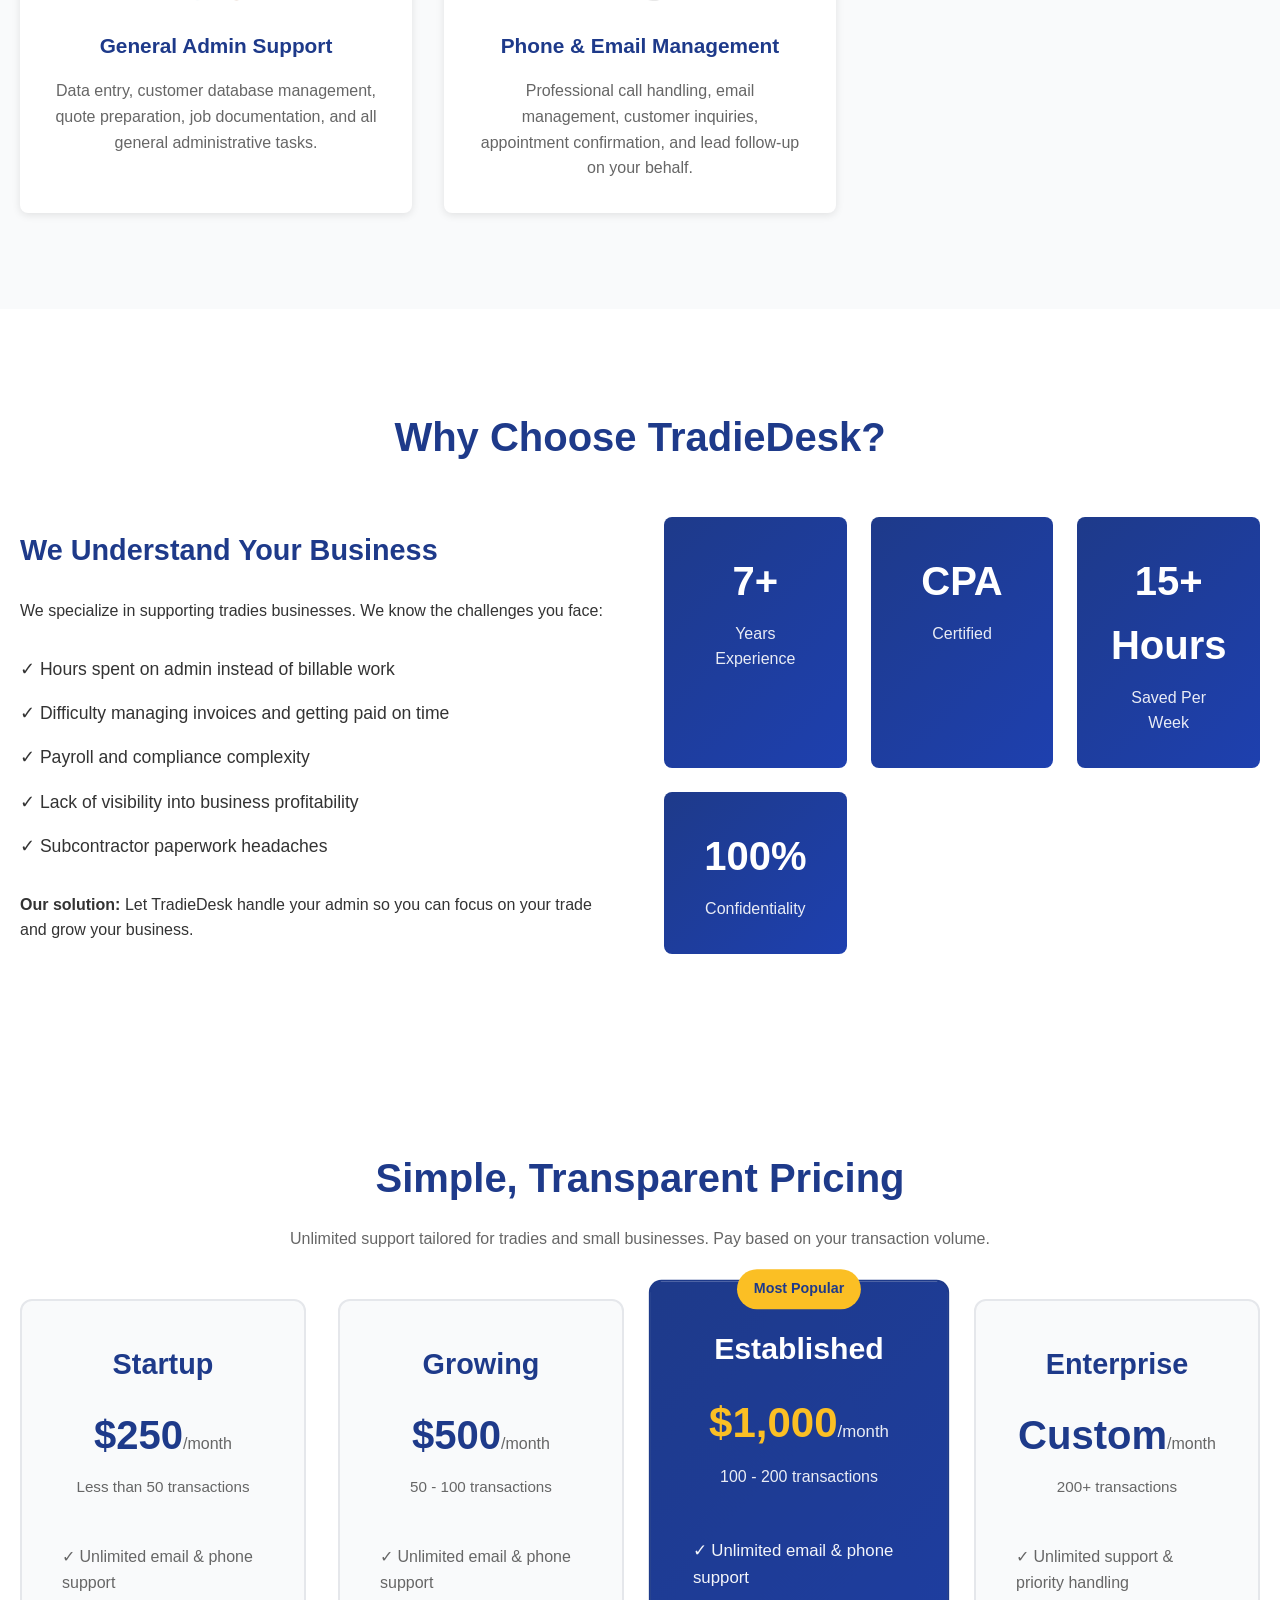
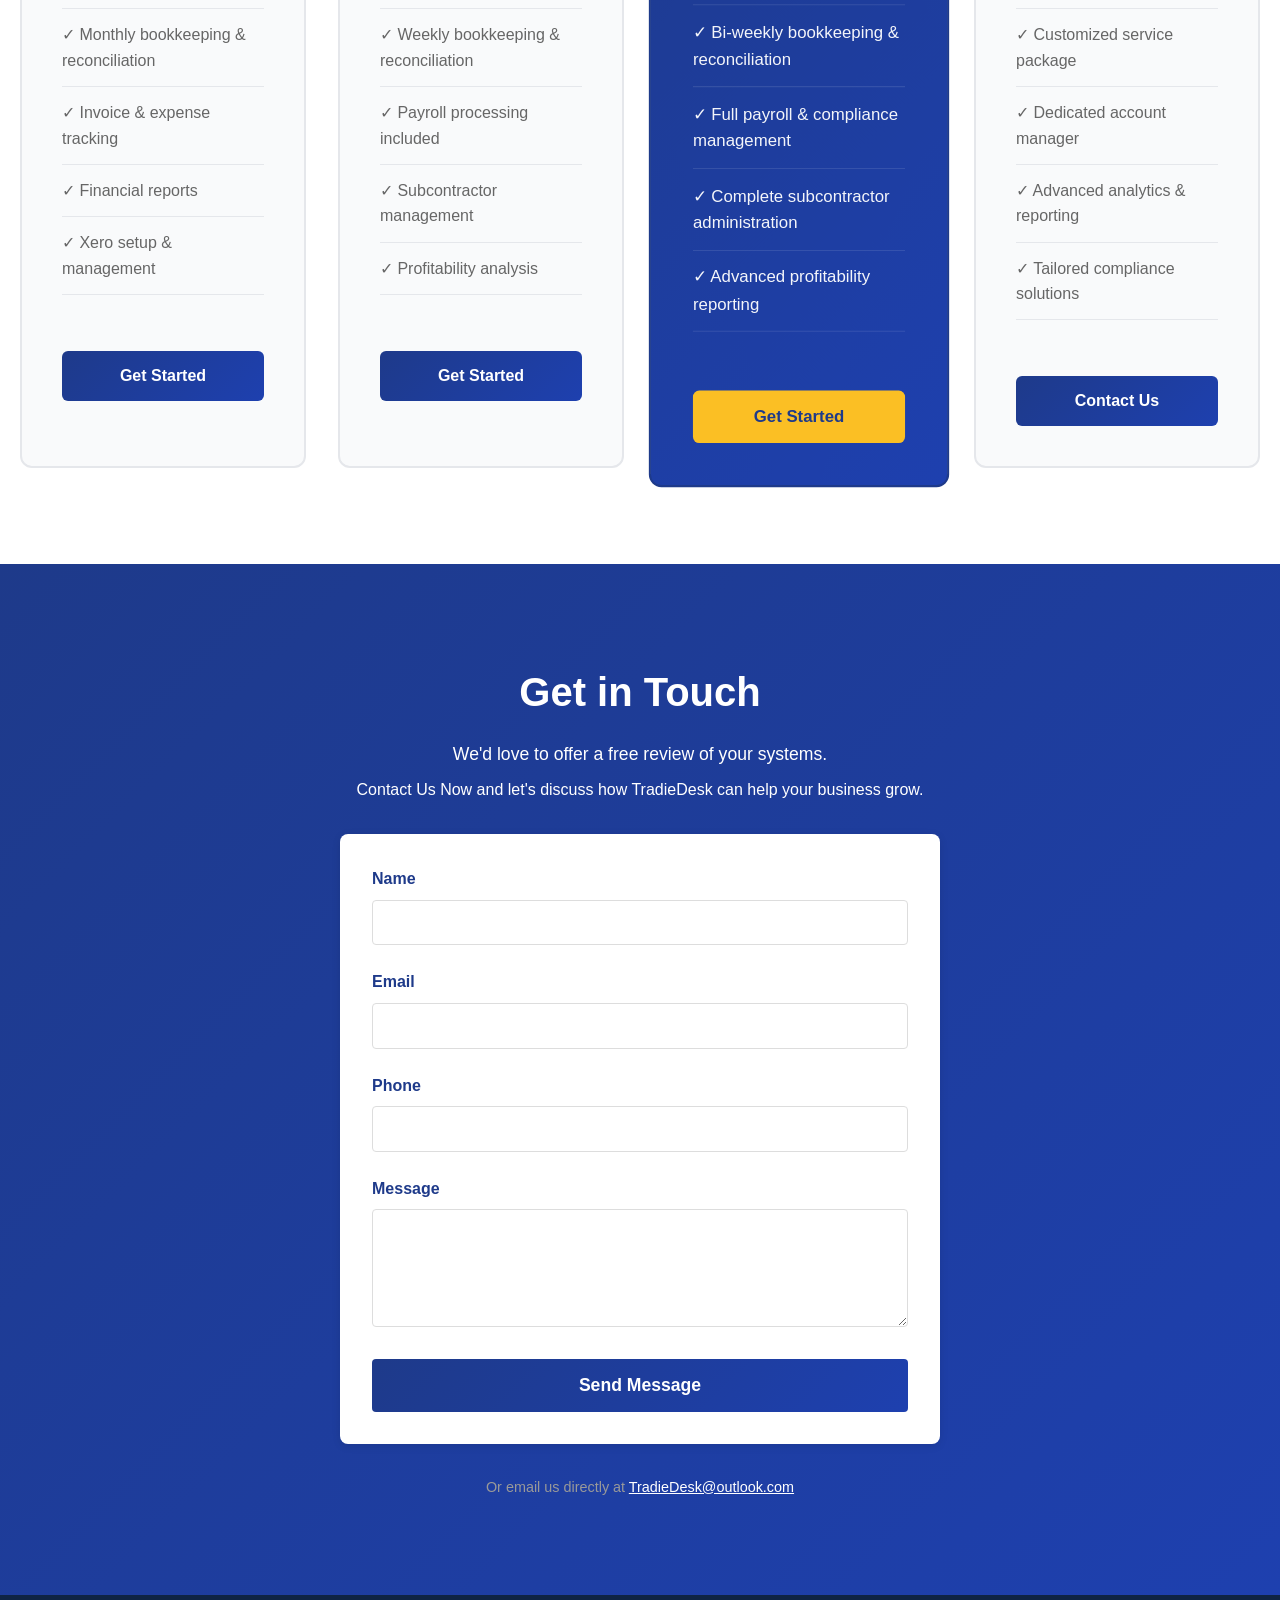
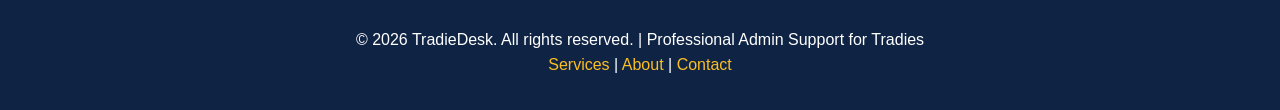
==== commit feddb352: "Remove 'outsourced' wording from all pages and update contact page branding" ====
--- a/index.html
+++ b/index.html
@@ -3,7 +3,7 @@
 <head>
     <meta charset="UTF-8">
     <meta name="viewport" content="width=device-width, initial-scale=1.0">
-    <title>TradieDesk - Professional Outsourced Admin Support for Tradies</title>
+    <title>TradieDesk - Professional Admin Support for Tradies</title>
     <link rel="stylesheet" href="css/styles.css">
     <link rel="stylesheet" href="css/responsive.css">
     <link rel="stylesheet" href="css/animations.css">
@@ -29,7 +29,7 @@
         <div class="container">
             <div class="hero-content">
                 <h1>Focus on Your Trade, We Handle the Admin</h1>
-                <p>Professional outsourced admin support designed specifically for tradies businesses. Works done by Certified Practising Accountant (CPA)</p>
+                <p>Professional admin support designed specifically for tradies businesses. Works done by Certified Practising Accountant (CPA)</p>
                 <button class="cta-button" onclick="document.getElementById('contact').scrollIntoView({behavior: 'smooth'})">Get Started Today</button>
             </div>
         </div>
@@ -230,7 +230,7 @@
     <!-- Footer -->
     <footer class="footer">
         <div class="container">
-            <p>&copy; 2026 TradieDesk. All rights reserved. | Professional Outsourced Admin Support for Tradies</p>
+            <p>&copy; 2026 TradieDesk. All rights reserved. | Professional Admin Support for Tradies</p>
             <div class="footer-links">
                 <a href="pages/services.html">Services</a> | 
                 <a href="pages/about.html">About</a> | 
@@ -241,4 +241,4 @@
 
     <script src="js/script.js"></script>
 </body>
-</html>
+</html>
--- a/css/styles.css
+++ b/css/styles.css
@@ -201,22 +201,169 @@
     opacity: 0.9;
 }
 
+/* Pricing Section */
+.pricing {
+    padding: 6rem 0;
+    background: white;
+}
+
+.pricing h2 {
+    text-align: center;
+    font-size: 2.5rem;
+    margin-bottom: 1rem;
+    color: #1e3a8a;
+}
+
+.pricing-grid {
+    display: grid;
+    grid-template-columns: repeat(auto-fit, minmax(280px, 1fr));
+    gap: 2rem;
+    margin-top: 3rem;
+}
+
+.pricing-card {
+    background: #f9fafb;
+    border: 2px solid #e5e7eb;
+    border-radius: 12px;
+    padding: 2.5rem;
+    text-align: center;
+    transition: transform 0.3s, box-shadow 0.3s, border-color 0.3s;
+    position: relative;
+}
+
+.pricing-card:hover {
+    transform: translateY(-5px);
+    box-shadow: 0 15px 30px rgba(0, 0, 0, 0.1);
+    border-color: #1e3a8a;
+}
+
+.pricing-card.featured {
+    background: linear-gradient(135deg, #1e3a8a 0%, #1e40af 100%);
+    color: white;
+    border: 2px solid #1e3a8a;
+    transform: scale(1.05);
+}
+
+.pricing-card.featured:hover {
+    border-color: #1e40af;
+}
+
+.featured-badge {
+    position: absolute;
+    top: -12px;
+    left: 50%;
+    transform: translateX(-50%);
+    background: #fbbf24;
+    color: #1e3a8a;
+    padding: 0.5rem 1rem;
+    border-radius: 20px;
+    font-weight: 600;
+    font-size: 0.85rem;
+}
+
+.pricing-card h3 {
+    font-size: 1.8rem;
+    margin-bottom: 1rem;
+    color: #1e3a8a;
+}
+
+.pricing-card.featured h3 {
+    color: white;
+}
+
+.price {
+    font-size: 2.5rem;
+    font-weight: 700;
+    margin-bottom: 0.5rem;
+    color: #1e3a8a;
+}
+
+.pricing-card.featured .price {
+    color: #fbbf24;
+}
+
+.price span {
+    font-size: 1rem;
+    color: #666;
+    font-weight: 400;
+}
+
+.pricing-card.featured .price span {
+    color: rgba(255, 255, 255, 0.9);
+}
+
+.pricing-subtitle {
+    color: #666;
+    font-size: 0.95rem;
+    margin-bottom: 1.5rem;
+}
+
+.pricing-card.featured .pricing-subtitle {
+    color: rgba(255, 255, 255, 0.9);
+}
+
+.pricing-features {
+    list-style: none;
+    margin: 2rem 0;
+    text-align: left;
+}
+
+.pricing-features li {
+    padding: 0.8rem 0;
+    color: #666;
+    border-bottom: 1px solid #e5e7eb;
+}
+
+.pricing-card.featured .pricing-features li {
+    color: rgba(255, 255, 255, 0.95);
+    border-bottom-color: rgba(255, 255, 255, 0.1);
+}
+
+.pricing-button {
+    width: 100%;
+    background: linear-gradient(135deg, #1e3a8a 0%, #1e40af 100%);
+    color: white;
+    border: none;
+    padding: 1rem;
+    border-radius: 6px;
+    font-size: 1rem;
+    font-weight: 600;
+    cursor: pointer;
+    transition: transform 0.3s, box-shadow 0.3s;
+    margin-top: 1.5rem;
+}
+
+.pricing-card.featured .pricing-button {
+    background: #fbbf24;
+    color: #1e3a8a;
+}
+
+.pricing-button:hover {
+    transform: translateY(-2px);
+    box-shadow: 0 10px 20px rgba(30, 58, 138, 0.3);
+}
+
+.pricing-card.featured .pricing-button:hover {
+    box-shadow: 0 10px 20px rgba(251, 191, 36, 0.3);
+}
+
 /* Contact Section */
 .contact {
     padding: 6rem 0;
-    background: #f9fafb;
+    background: linear-gradient(135deg, #1e3a8a 0%, #1e40af 100%);
+    color: white;
 }
 
 .contact h2 {
     text-align: center;
     font-size: 2.5rem;
-    margin-bottom: 3rem;
-    color: #1e3a8a;
+    margin-bottom: 1rem;
+    color: white;
 }
 
 .contact-form {
     max-width: 600px;
-    margin: 0 auto;
+    margin: 0 auto 2rem;
     background: white;
     padding: 2rem;
     border-radius: 8px;
@@ -293,7 +440,7 @@
 
 /* Footer */
 .footer {
-    background: #1e3a8a;
+    background: #0f2444;
     color: white;
     text-align: center;
     padding: 2rem 0;
@@ -325,7 +472,8 @@
 
     .services h2,
     .about h2,
-    .contact h2 {
+    .contact h2,
+    .pricing h2 {
         font-size: 2rem;
     }
 
@@ -337,13 +485,22 @@
         grid-template-columns: 1fr;
     }
 
+    .pricing-card.featured {
+        transform: scale(1);
+    }
+
     .hero {
         padding: 4rem 0;
     }
 
     .services,
     .about,
-    .contact {
+    .contact,
+    .pricing {
         padding: 4rem 0;
     }
-}+
+    .pricing-grid {
+        grid-template-columns: 1fr;
+    }
+}
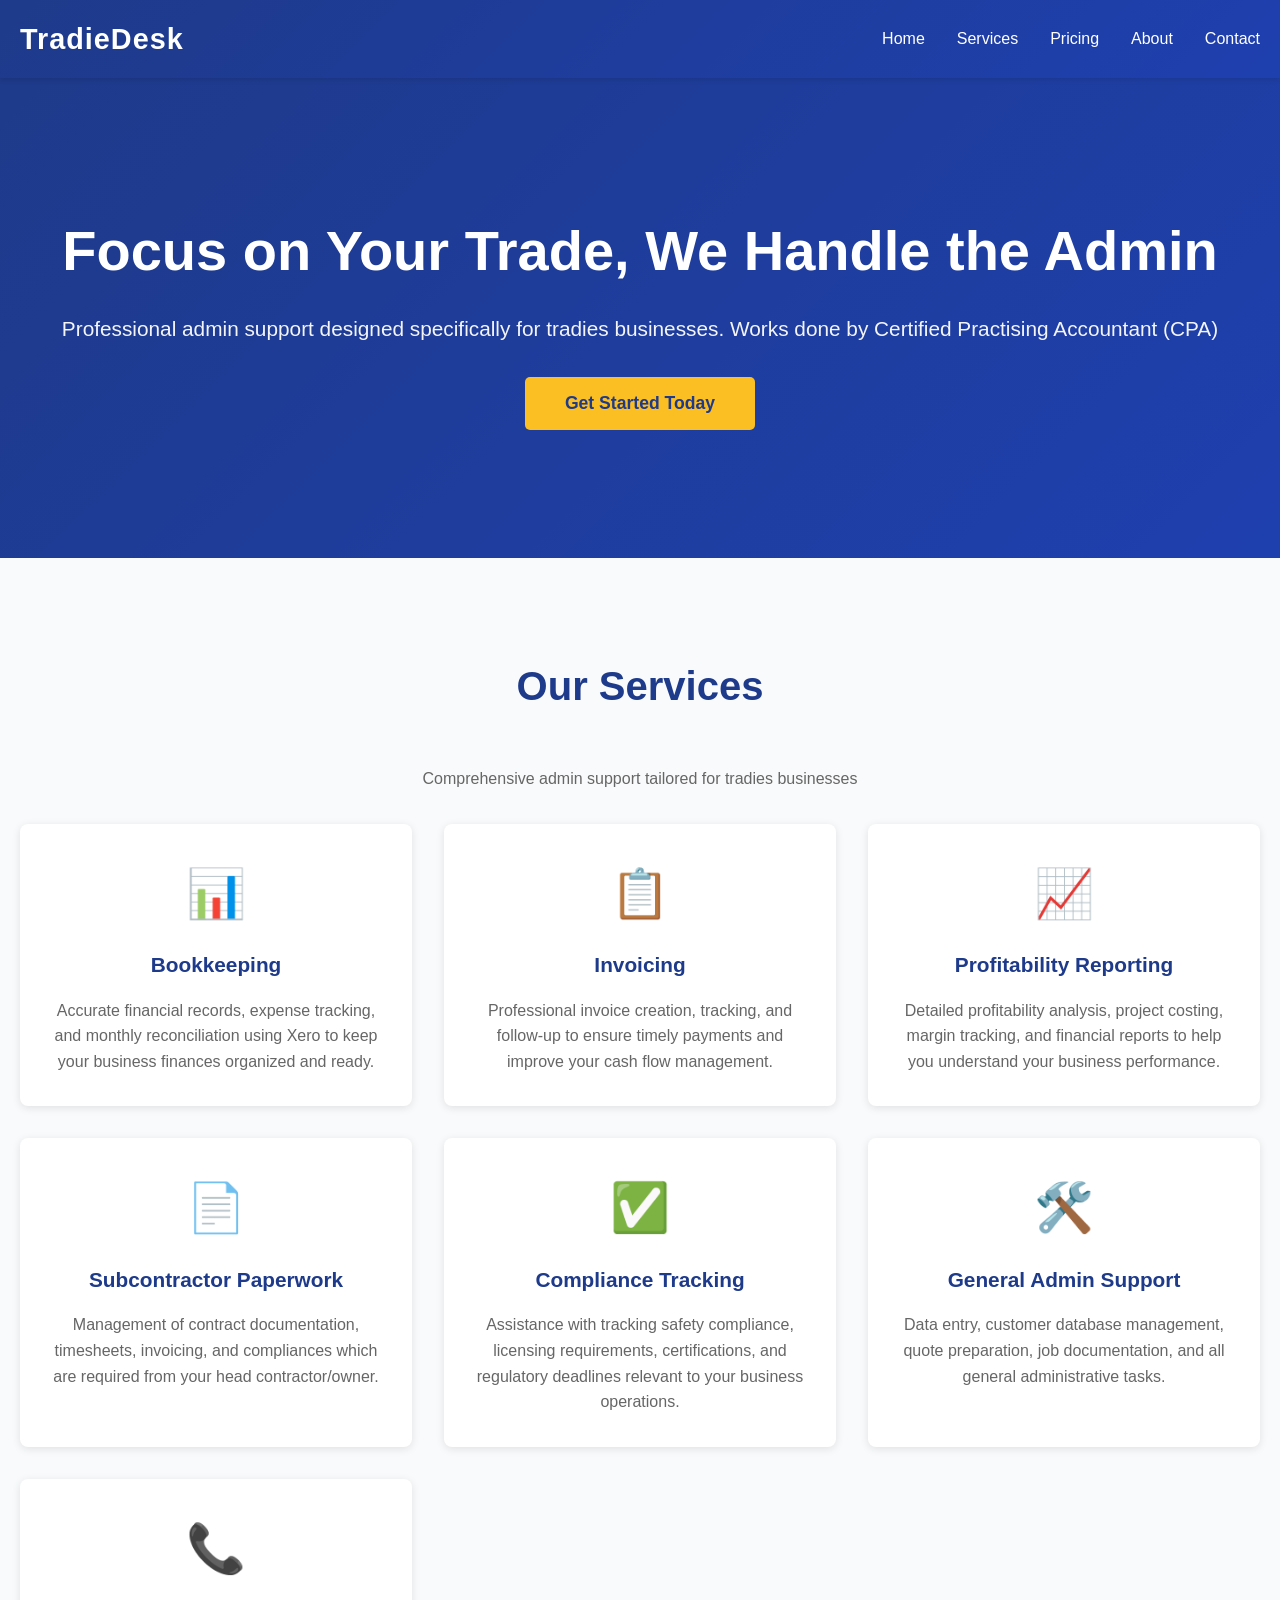
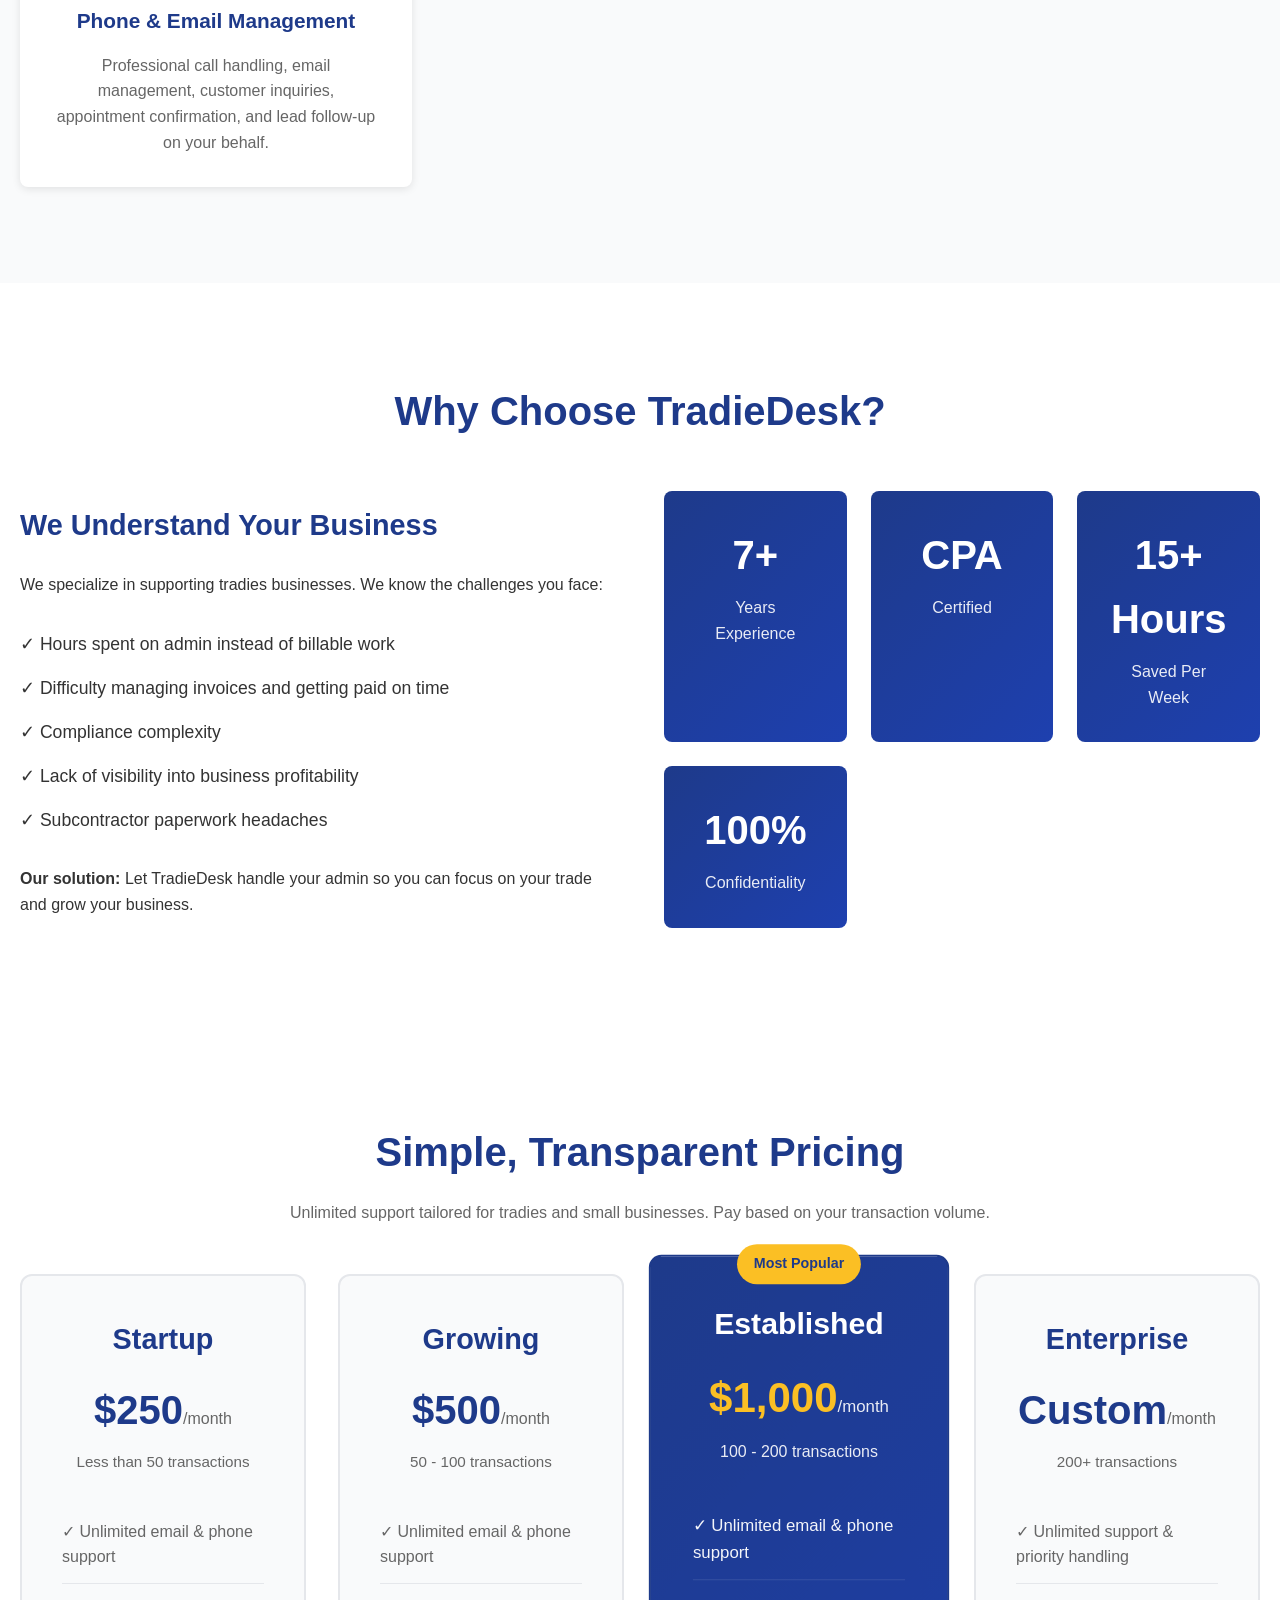
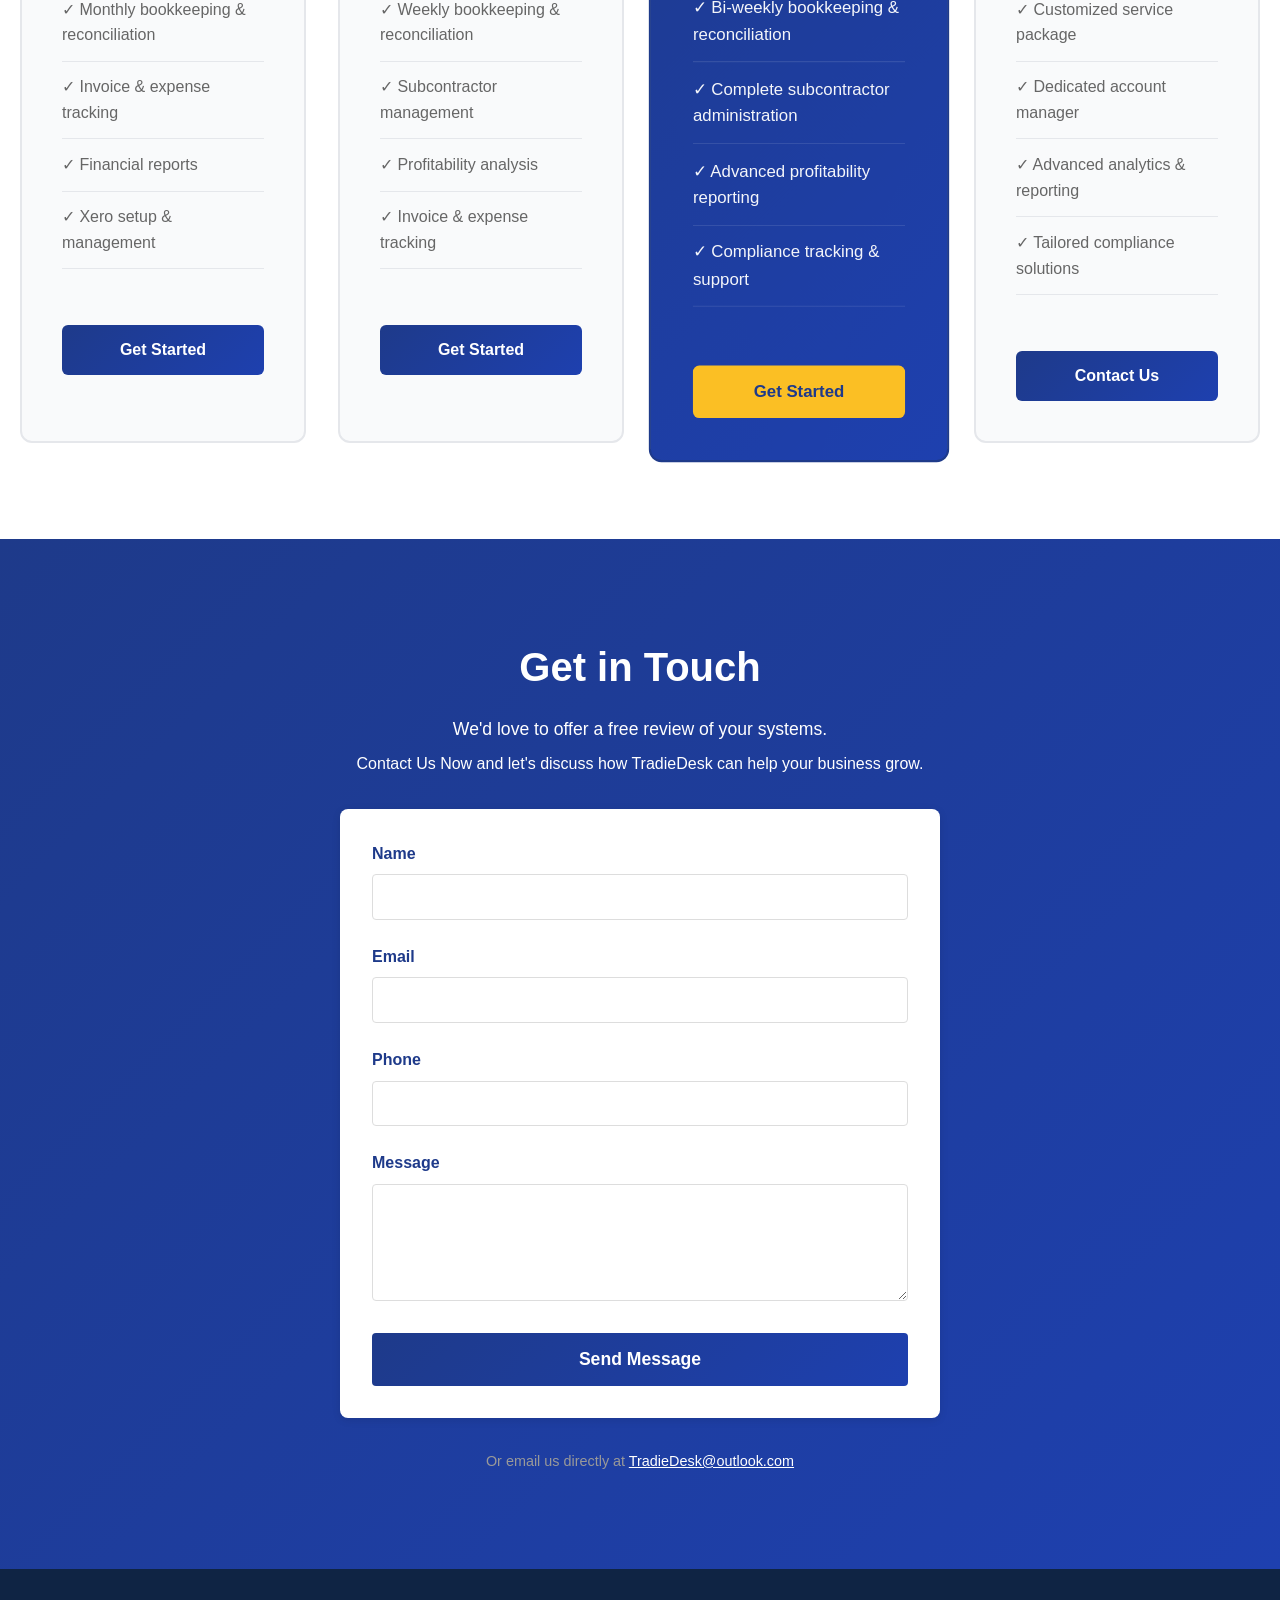
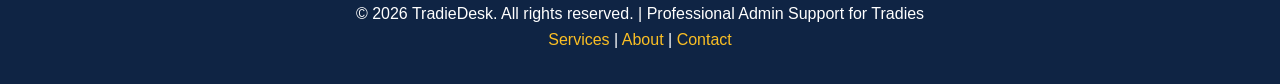
==== commit c991479e: "Remove payroll service from homepage and pricing" ====
--- a/index.html
+++ b/index.html
@@ -49,11 +49,6 @@
                     <p>Accurate financial records, expense tracking, and monthly reconciliation using Xero to keep your business finances organized and ready.</p>
                 </div>
                 <div class="service-card">
-                    <div class="service-icon">💰</div>
-                    <h3>Payroll</h3>
-                    <p>Full payroll processing, tax witholding, superannuation management, and employee payment administration handled professionally.</p>
-                </div>
-                <div class="service-card">
                     <div class="service-icon">📋</div>
                     <h3>Invoicing</h3>
                     <p>Professional invoice creation, tracking, and follow-up to ensure timely payments and improve your cash flow management.</p>
@@ -98,7 +93,7 @@
                     <ul>
                         <li>✓ Hours spent on admin instead of billable work</li>
                         <li>✓ Difficulty managing invoices and getting paid on time</li>
-                        <li>✓ Payroll and compliance complexity</li>
+                        <li>✓ Compliance complexity</li>
                         <li>✓ Lack of visibility into business profitability</li>
                         <li>✓ Subcontractor paperwork headaches</li>
                     </ul>
@@ -154,9 +149,9 @@
                     <ul class="pricing-features">
                         <li>✓ Unlimited email & phone support</li>
                         <li>✓ Weekly bookkeeping & reconciliation</li>
-                        <li>✓ Payroll processing included</li>
                         <li>✓ Subcontractor management</li>
                         <li>✓ Profitability analysis</li>
+                        <li>✓ Invoice & expense tracking</li>
                     </ul>
                     <button class="pricing-button" onclick="document.getElementById('contact').scrollIntoView({behavior: 'smooth'})">Get Started</button>
                 </div>
@@ -168,9 +163,9 @@
                     <ul class="pricing-features">
                         <li>✓ Unlimited email & phone support</li>
                         <li>✓ Bi-weekly bookkeeping & reconciliation</li>
-                        <li>✓ Full payroll & compliance management</li>
                         <li>✓ Complete subcontractor administration</li>
                         <li>✓ Advanced profitability reporting</li>
+                        <li>✓ Compliance tracking & support</li>
                     </ul>
                     <button class="pricing-button" onclick="document.getElementById('contact').scrollIntoView({behavior: 'smooth'})">Get Started</button>
                 </div>
@@ -241,4 +236,4 @@
 
     <script src="js/script.js"></script>
 </body>
-</html>+</html>
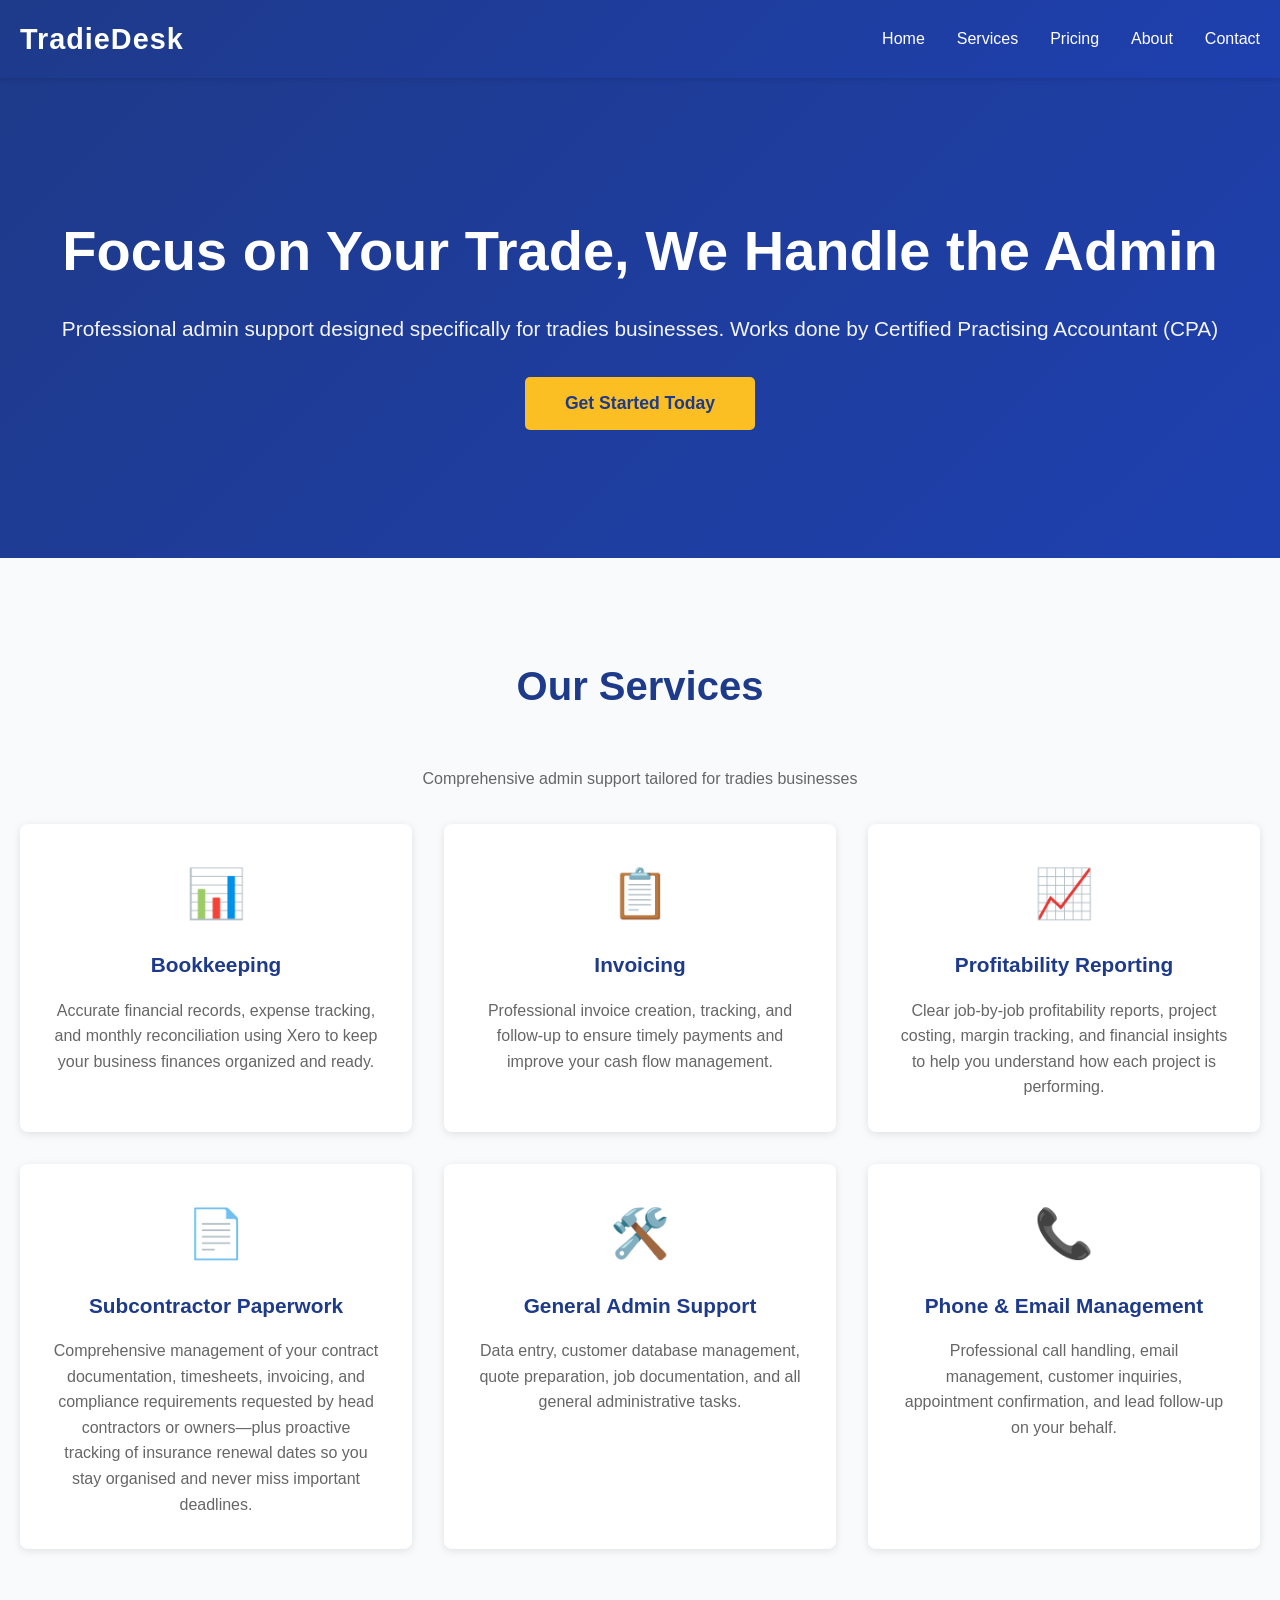
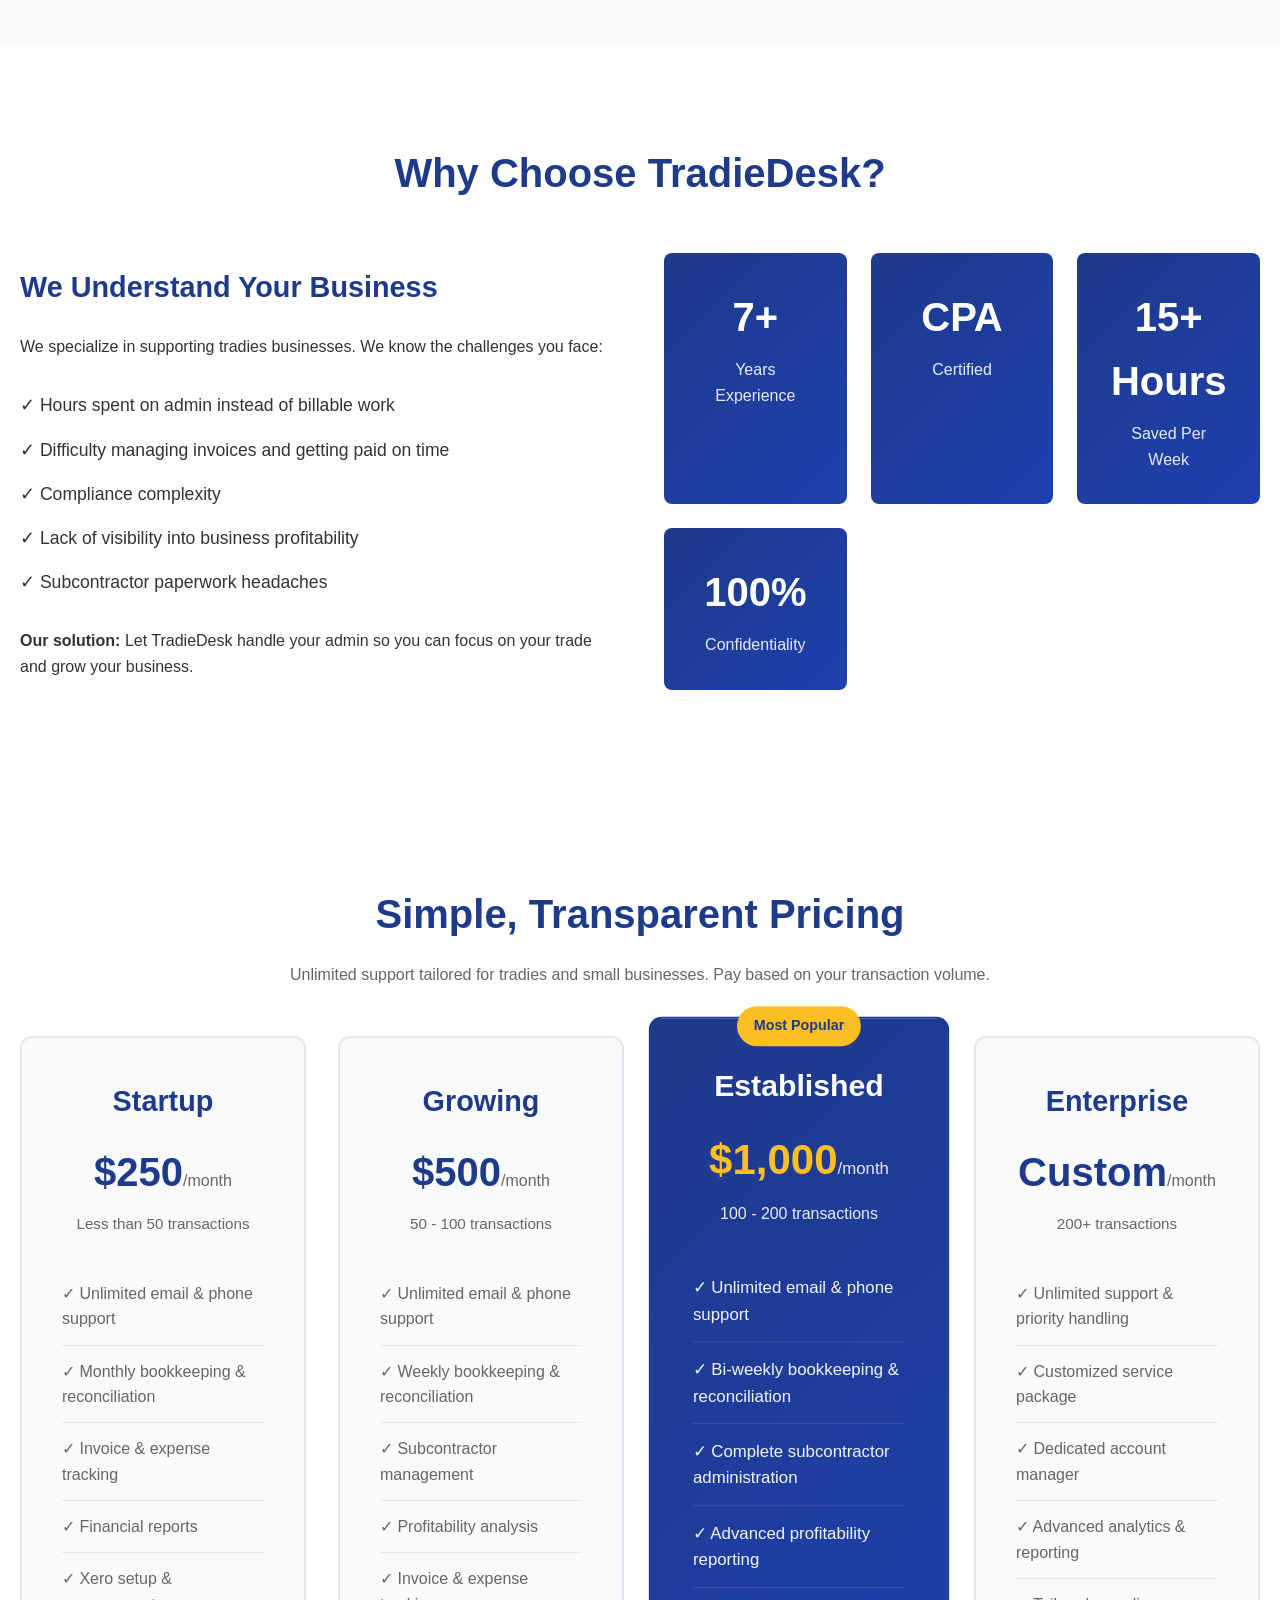
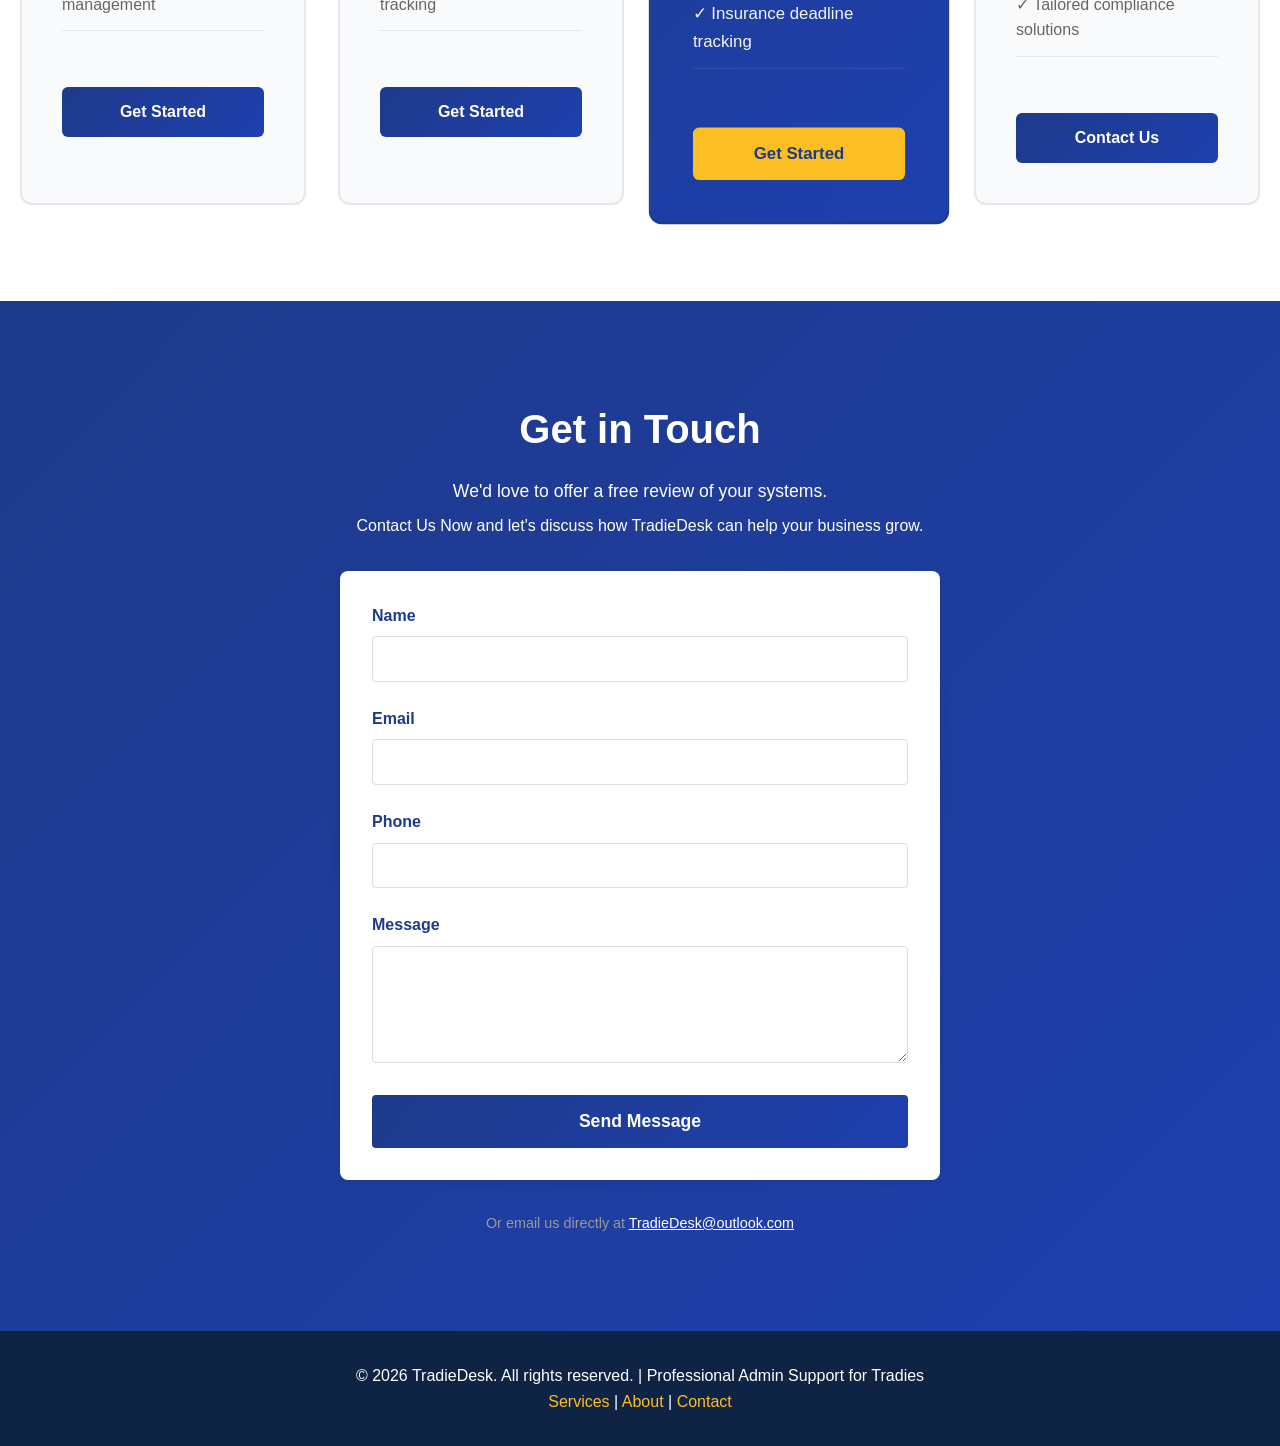
==== commit fb03f709: "Update homepage: remove Compliance Tracking, update service descriptions, update pricing" ====
--- a/index.html
+++ b/index.html
@@ -56,17 +56,12 @@
                 <div class="service-card">
                     <div class="service-icon">📈</div>
                     <h3>Profitability Reporting</h3>
-                    <p>Detailed profitability analysis, project costing, margin tracking, and financial reports to help you understand your business performance.</p>
+                    <p>Clear job-by-job profitability reports, project costing, margin tracking, and financial insights to help you understand how each project is performing.</p>
                 </div>
                 <div class="service-card">
                     <div class="service-icon">📄</div>
                     <h3>Subcontractor Paperwork</h3>
-                    <p>Management of contract documentation, timesheets, invoicing, and compliances which are required from your head contractor/owner.</p>
-                </div>
-                <div class="service-card">
-                    <div class="service-icon">✅</div>
-                    <h3>Compliance Tracking</h3>
-                    <p>Assistance with tracking safety compliance, licensing requirements, certifications, and regulatory deadlines relevant to your business operations.</p>
+                    <p>Comprehensive management of your contract documentation, timesheets, invoicing, and compliance requirements requested by head contractors or owners—plus proactive tracking of insurance renewal dates so you stay organised and never miss important deadlines.</p>
                 </div>
                 <div class="service-card">
                     <div class="service-icon">🛠️</div>
@@ -165,7 +160,7 @@
                         <li>✓ Bi-weekly bookkeeping & reconciliation</li>
                         <li>✓ Complete subcontractor administration</li>
                         <li>✓ Advanced profitability reporting</li>
-                        <li>✓ Compliance tracking & support</li>
+                        <li>✓ Insurance deadline tracking</li>
                     </ul>
                     <button class="pricing-button" onclick="document.getElementById('contact').scrollIntoView({behavior: 'smooth'})">Get Started</button>
                 </div>
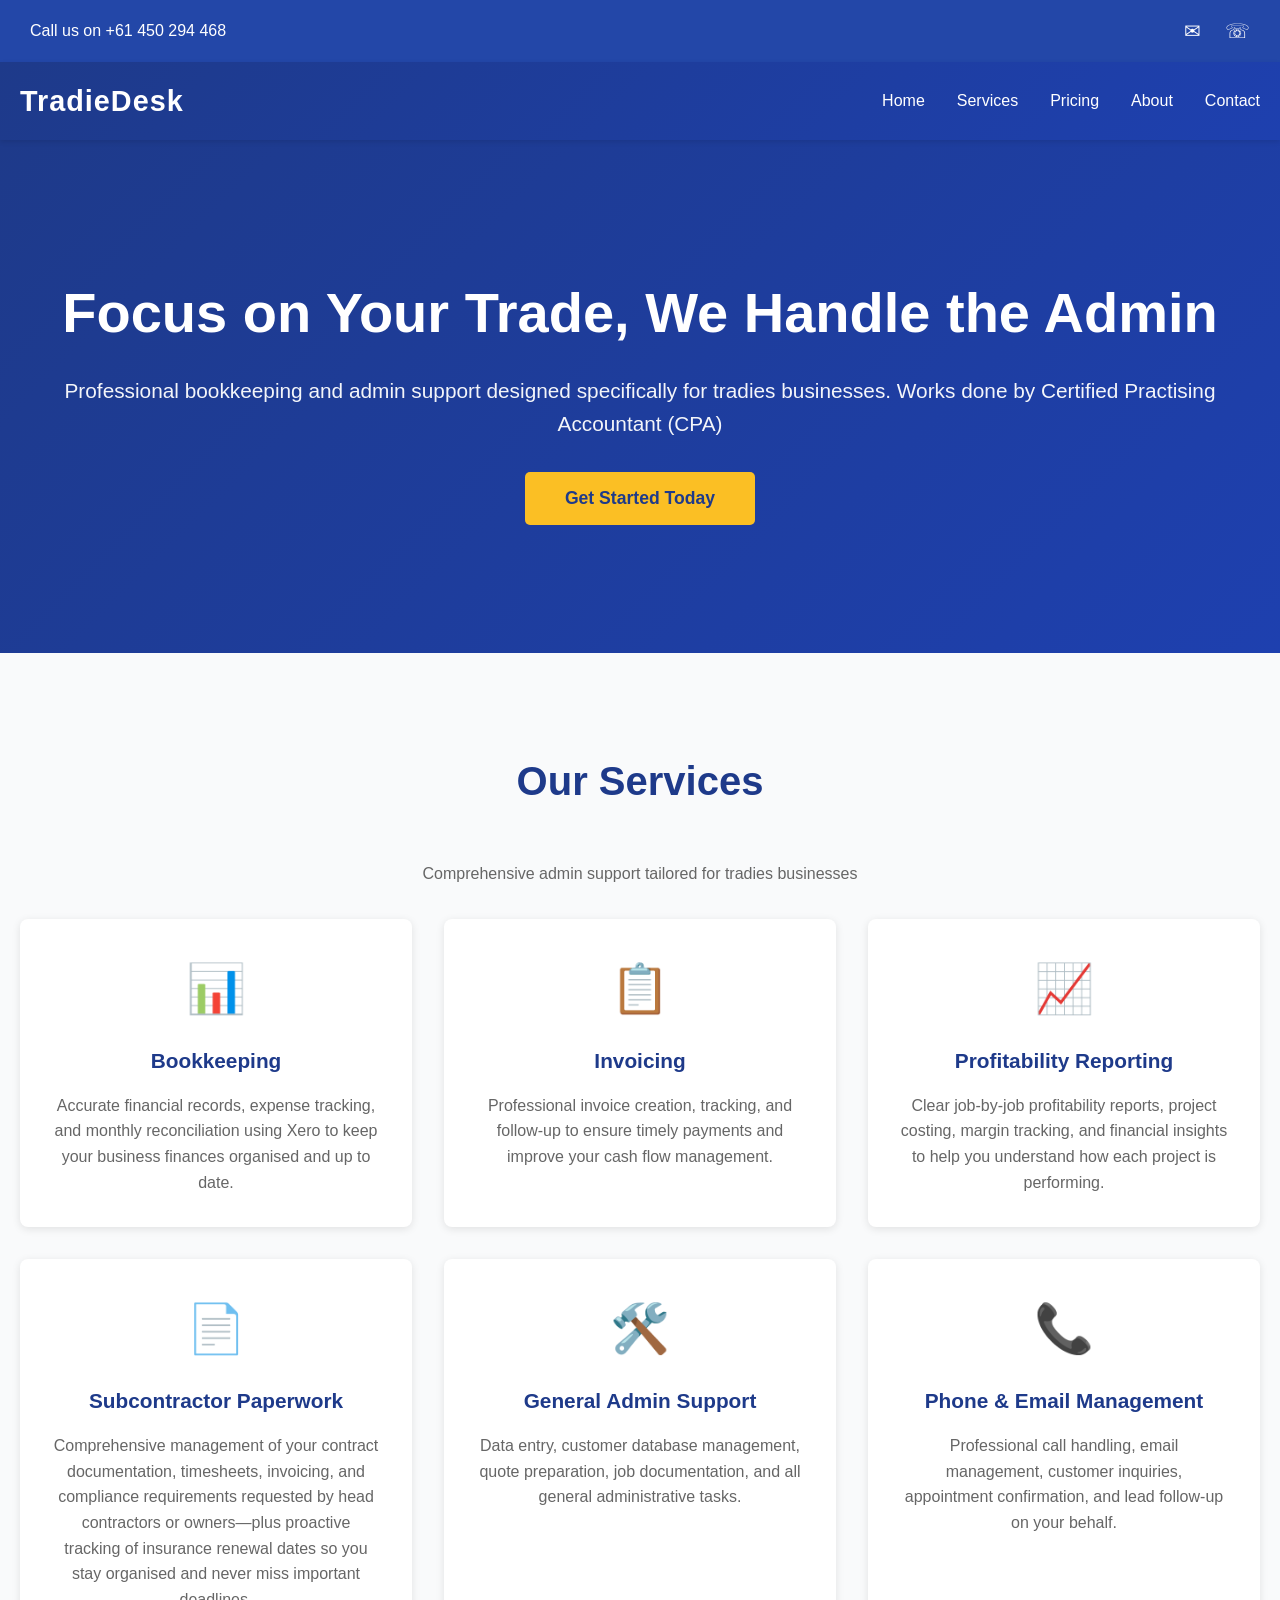
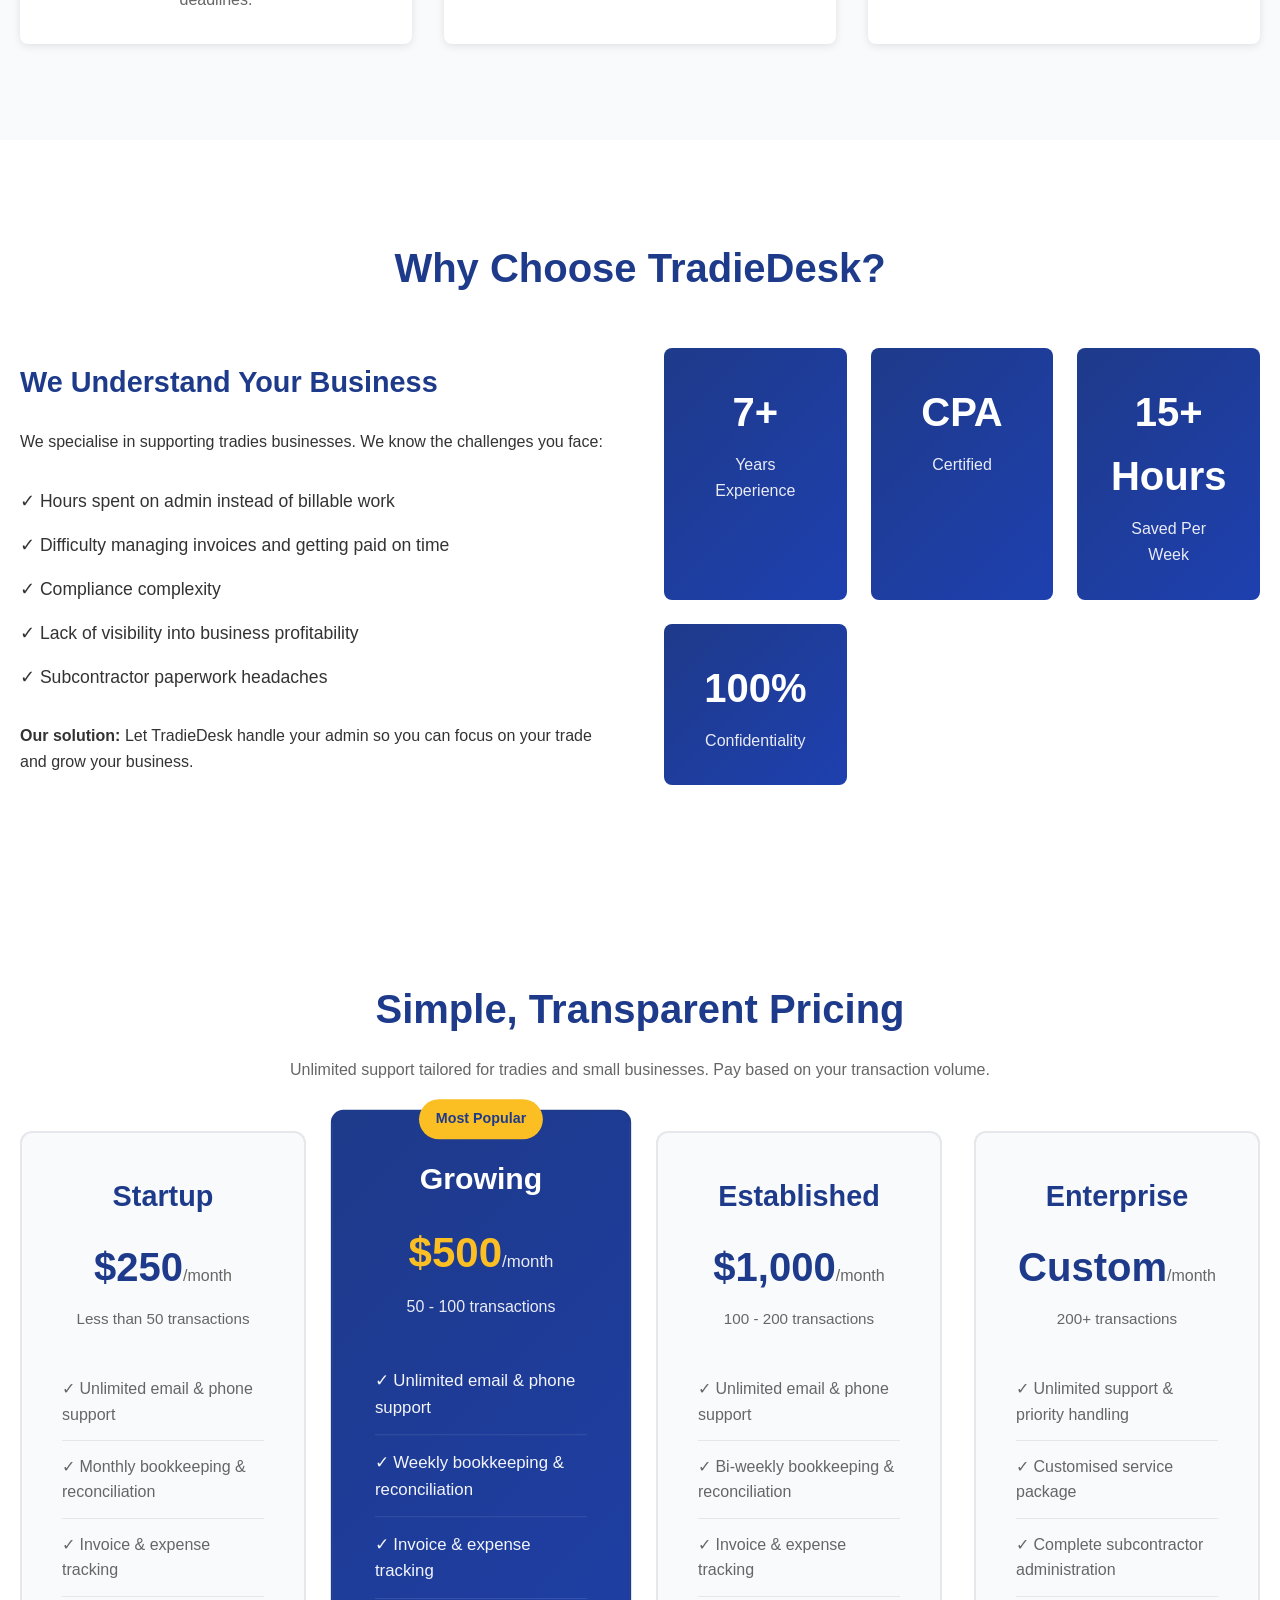
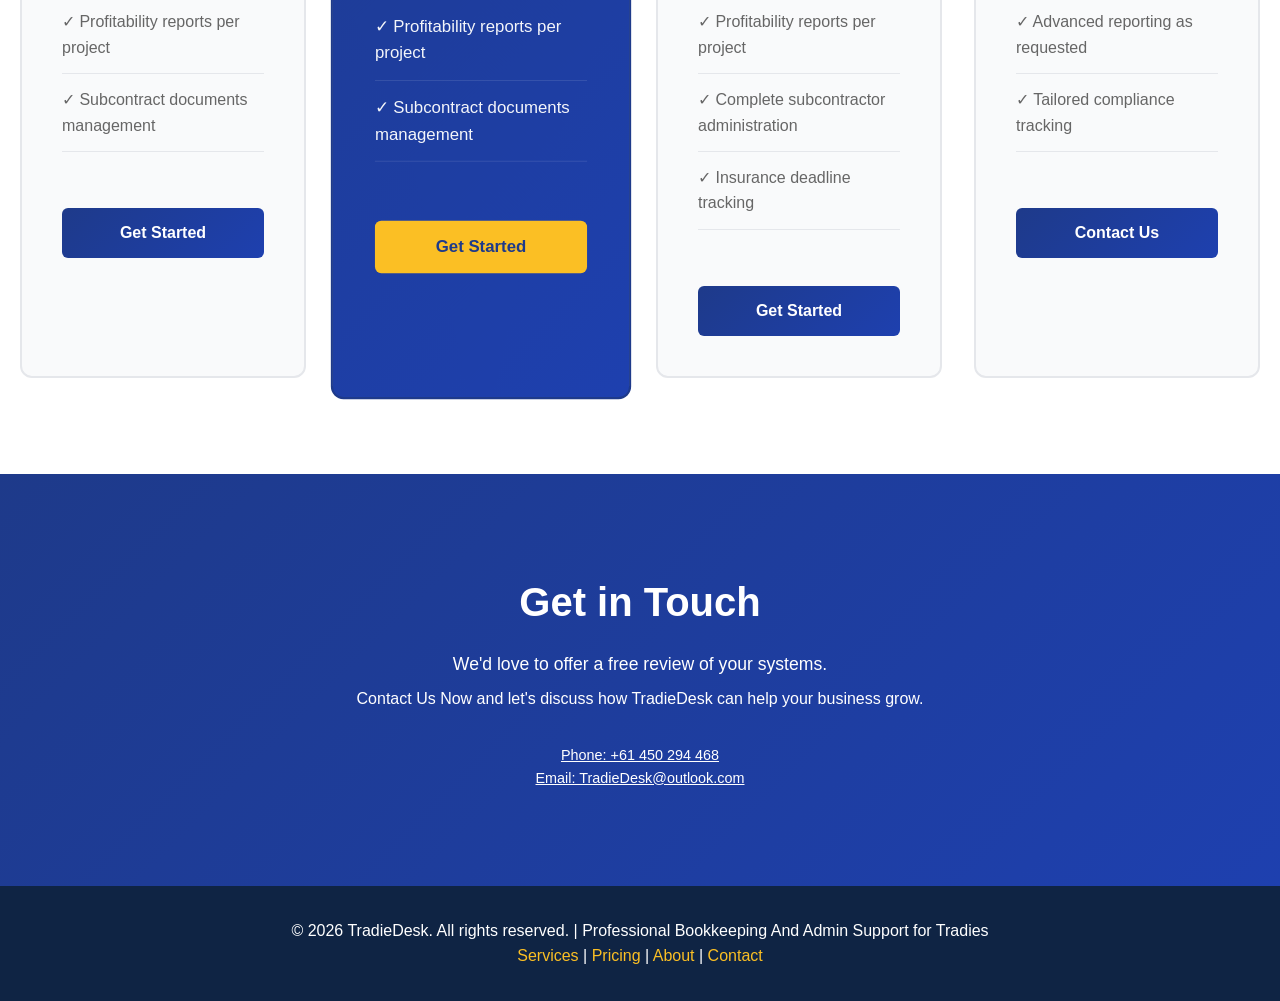
==== commit 466576b1: "updated homepage design" ====
--- a/index.html
+++ b/index.html
@@ -1,15 +1,31 @@
 <!DOCTYPE html>
 <html lang="en">
+    
 <head>
     <meta charset="UTF-8">
     <meta name="viewport" content="width=device-width, initial-scale=1.0">
-    <title>TradieDesk - Professional Admin Support for Tradies</title>
+    <title>TradieDesk - Professional Bookkeeping & Admin Support for Tradies</title>
     <link rel="stylesheet" href="css/styles.css">
     <link rel="stylesheet" href="css/responsive.css">
     <link rel="stylesheet" href="css/animations.css">
     <link rel="manifest" href="manifest.json">
 </head>
 <body>
+    <body>
+
+<div class="top-bar">
+
+    <div class="left-text">
+        Call us on +61 450 294 468
+    </div>
+
+    <div class="right-icons">
+
+        <a href="mailto:TradieDesk@outlook.com">✉</a>
+        <a href="tel:+61450294468">☏</a>
+    </div>
+
+</div>
     <!-- Navigation -->
     <nav class="navbar">
         <div class="container">
@@ -29,7 +45,7 @@
         <div class="container">
             <div class="hero-content">
                 <h1>Focus on Your Trade, We Handle the Admin</h1>
-                <p>Professional admin support designed specifically for tradies businesses. Works done by Certified Practising Accountant (CPA)</p>
+                <p>Professional bookkeeping and admin support designed specifically for tradies businesses. Works done by Certified Practising Accountant (CPA)</p>
                 <button class="cta-button" onclick="document.getElementById('contact').scrollIntoView({behavior: 'smooth'})">Get Started Today</button>
             </div>
         </div>
@@ -46,7 +62,7 @@
                 <div class="service-card">
                     <div class="service-icon">📊</div>
                     <h3>Bookkeeping</h3>
-                    <p>Accurate financial records, expense tracking, and monthly reconciliation using Xero to keep your business finances organized and ready.</p>
+                    <p>Accurate financial records, expense tracking, and monthly reconciliation using Xero to keep your business finances organised and up to date.</p>
                 </div>
                 <div class="service-card">
                     <div class="service-icon">📋</div>
@@ -84,7 +100,7 @@
             <div class="about-content">
                 <div class="about-text">
                     <h3>We Understand Your Business</h3>
-                    <p>We specialize in supporting tradies businesses. We know the challenges you face:</p>
+                    <p>We specialise in supporting tradies businesses. We know the challenges you face:</p>
                     <ul>
                         <li>✓ Hours spent on admin instead of billable work</li>
                         <li>✓ Difficulty managing invoices and getting paid on time</li>
@@ -132,48 +148,49 @@
                         <li>✓ Unlimited email & phone support</li>
                         <li>✓ Monthly bookkeeping & reconciliation</li>
                         <li>✓ Invoice & expense tracking</li>
-                        <li>✓ Financial reports</li>
-                        <li>✓ Xero setup & management</li>
+                        <li>✓ Profitability reports per project</li>
+                        <li>✓ Subcontract documents management</li>
                     </ul>
                     <button class="pricing-button" onclick="document.getElementById('contact').scrollIntoView({behavior: 'smooth'})">Get Started</button>
                 </div>
-                <div class="pricing-card">
+                <div class="pricing-card featured">
+                    <div class="featured-badge">Most Popular</div>
                     <h3>Growing</h3>
                     <div class="price">$500<span>/month</span></div>
                     <p class="pricing-subtitle">50 - 100 transactions</p>
                     <ul class="pricing-features">
                         <li>✓ Unlimited email & phone support</li>
                         <li>✓ Weekly bookkeeping & reconciliation</li>
-                        <li>✓ Subcontractor management</li>
-                        <li>✓ Profitability analysis</li>
                         <li>✓ Invoice & expense tracking</li>
+                        <li>✓ Profitability reports per project</li>
+                        <li>✓ Subcontract documents management</li>
                     </ul>
                     <button class="pricing-button" onclick="document.getElementById('contact').scrollIntoView({behavior: 'smooth'})">Get Started</button>
                 </div>
-                <div class="pricing-card featured">
-                    <div class="featured-badge">Most Popular</div>
+            <div class="pricing-card">
                     <h3>Established</h3>
                     <div class="price">$1,000<span>/month</span></div>
                     <p class="pricing-subtitle">100 - 200 transactions</p>
                     <ul class="pricing-features">
                         <li>✓ Unlimited email & phone support</li>
                         <li>✓ Bi-weekly bookkeeping & reconciliation</li>
+                        <li>✓ Invoice & expense tracking</li>
+                        <li>✓ Profitability reports per project</li>
                         <li>✓ Complete subcontractor administration</li>
-                        <li>✓ Advanced profitability reporting</li>
                         <li>✓ Insurance deadline tracking</li>
                     </ul>
                     <button class="pricing-button" onclick="document.getElementById('contact').scrollIntoView({behavior: 'smooth'})">Get Started</button>
                 </div>
-                <div class="pricing-card">
+            <div class="pricing-card">
                     <h3>Enterprise</h3>
                     <div class="price">Custom<span>/month</span></div>
                     <p class="pricing-subtitle">200+ transactions</p>
                     <ul class="pricing-features">
                         <li>✓ Unlimited support & priority handling</li>
-                        <li>✓ Customized service package</li>
-                        <li>✓ Dedicated account manager</li>
-                        <li>✓ Advanced analytics & reporting</li>
-                        <li>✓ Tailored compliance solutions</li>
+                        <li>✓ Customised service package</li>
+                        <li>✓ Complete subcontractor administration</li>
+                        <li>✓ Advanced reporting as requested</li>
+                        <li>✓ Tailored compliance tracking</li>
                     </ul>
                     <button class="pricing-button" onclick="document.getElementById('contact').scrollIntoView({behavior: 'smooth'})">Contact Us</button>
                 </div>
@@ -191,28 +208,10 @@
             <p style="text-align: center; color: white; margin-bottom: 2rem;">
                 Contact Us Now and let's discuss how TradieDesk can help your business grow.
             </p>
-            <form class="contact-form" onsubmit="handleSubmit(event)">
-                <div class="form-group">
-                    <label for="name">Name</label>
-                    <input type="text" id="name" name="name" required>
-                </div>
-                <div class="form-group">
-                    <label for="email">Email</label>
-                    <input type="email" id="email" name="email" required>
-                </div>
-                <div class="form-group">
-                    <label for="phone">Phone</label>
-                    <input type="tel" id="phone" name="phone">
-                </div>
-                <div class="form-group">
-                    <label for="message">Message</label>
-                    <textarea id="message" name="message" rows="5" required></textarea>
-                </div>
-                <button type="submit" class="submit-button">Send Message</button>
-            </form>
-            <div id="form-message" class="form-message"></div>
-            <p style="text-align: center; color: #999; margin-top: 2rem; font-size: 0.9rem;">
-                Or email us directly at <a href="mailto:TradieDesk@outlook.com" style="color: white; text-decoration: underline;">TradieDesk@outlook.com</a>
+             <p style="text-align: center; color: #999; margin-top: 2rem; font-size: 0.9rem;">
+                <a href="tel:+61 450 294 468" style="color: white;">Phone: +61 450 294 468</a>
+            <p style="text-align: center; color: #999; margin-top: 0rem; font-size: 0.9rem;">
+                <a href="mailto:TradieDesk@outlook.com" style="color: white;">Email: TradieDesk@outlook.com</a>
             </p>
         </div>
     </section>
@@ -220,9 +219,10 @@
     <!-- Footer -->
     <footer class="footer">
         <div class="container">
-            <p>&copy; 2026 TradieDesk. All rights reserved. | Professional Admin Support for Tradies</p>
+            <p>&copy; 2026 TradieDesk. All rights reserved. | Professional Bookkeeping And Admin Support for Tradies</p>
             <div class="footer-links">
                 <a href="pages/services.html">Services</a> | 
+                <a href="pages/pricing.html">Pricing</a> | 
                 <a href="pages/about.html">About</a> | 
                 <a href="pages/contact.html">Contact</a>
             </div>
--- a/css/styles.css
+++ b/css/styles.css
@@ -504,3 +504,28 @@
         grid-template-columns: 1fr;
     }
 }
+.top-bar {
+    background-color: #2347a8;
+    color: white;
+
+    padding: 15px 30px;
+
+    display: flex;
+    justify-content: space-between;
+    align-items: center;
+
+    font-family: 'Segoe UI', Tahoma, Geneva, Verdana, sans-serif;
+    font-size: 16px;
+}
+
+.right-icons a {
+    color: white;
+    text-decoration: none;
+
+    margin-left: 20px;
+    font-size: 20px;
+}
+
+.right-icons a:hover {
+    opacity: 0.8;
+}
